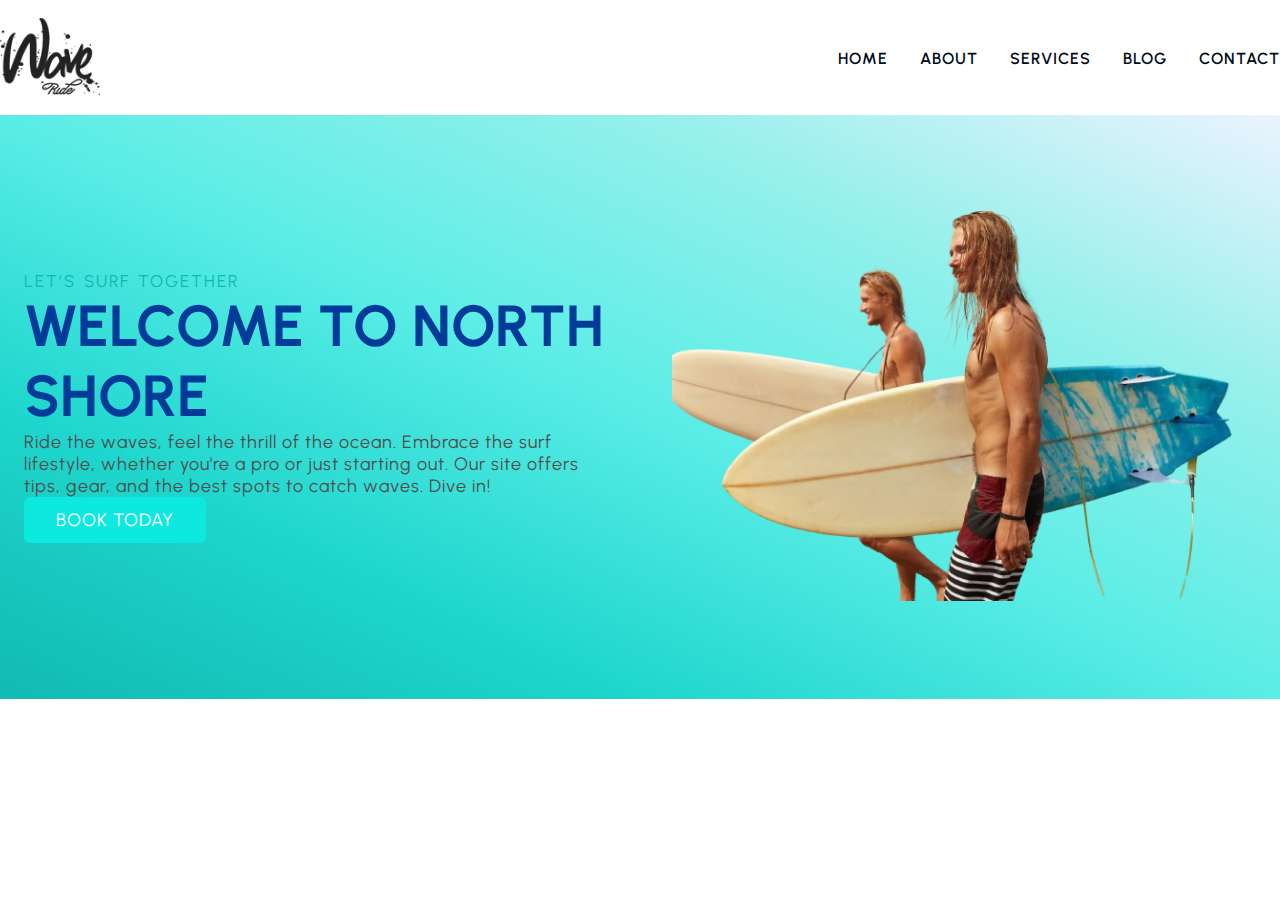
==== Index.html @ 95b44dff "working on hero section" ====
<!DOCTYPE html>
<html lang="en">

<head>
    <meta charset="UTF-8">
    <meta name="viewport" content="width=device-width, initial-scale=1.0">
    <title>Wave Ride</title>
    <link rel="stylesheet" href="./Css/style.css">
</head>

<body>

    <!-- Start section -->

    <header class="section-navbar">
        <div class="container">
            <div class="navbar-brand">
                </a href="index.html">
                <img src="./Images/wave-logo-mobile.png" alt="wave ride logo" width="100px" height="auto">
                </a>
            </div>
            <nav class="navbar">
                <ul>
                    <li class="nav-item"><a href="/" class="nav-link"> Home</a></li>
                    <li class="nav-item"><a href="/" class="nav-link"> About</a></li>
                    <li class="nav-item"><a href="/" class="nav-link"> Services</a></li>
                    <li class="nav-item"><a href="/" class="nav-link"> Blog</a></li>
                    <li class="nav-item"><a href="/" class="nav-link"> Contact</a></li>
                </ul>
            </nav>
        </div>

    </header>

    <!-- End section -->





    <!-- ========== Start Hero_Section ========== -->

    <main>

        <div class="section-hero">
            <div class="container grid grid-two--cols">
                <div class="section-hero--content">
                    <p class="hero-subheading">LET’S SURF TOGETHER

                    </p>
                    <h1 class="hero-heading">
                        WELCOME TO NORTH SHORE
                    </h1>
                    <p class="hero-para">
                        Ride the waves, feel the thrill of the ocean. Embrace the surf lifestyle, whether you're a pro
                        or
                        just starting out. Our site offers tips, gear, and the best spots to catch waves. Dive in!
                    </p>
                    <div class="hero-btn">
                        <a href="/" class="btn btn-white">BOOK TODAY</a>
                    </div>
                </div>
                <div class="section-hero--image">
                    <figure><img src="./Images/hero3.png" alt="Two people with surf board"></figure>
                </div>

            </div>


        </div>


    </main>


    <!-- ========== End Hero_Section ========== -->


</body>

</html>
---- Css/style.css ----
@import url('https://fonts.googleapis.com/css2?family=Nunito:ital,wght@0,200..1000;1,200..1000&family=Urbanist:ital,wght@0,100..900;1,100..900&display=swap');
@import url('https://fonts.googleapis.com/css2?family=Nunito:ital,wght@0,200..1000;1,200..1000&family=Poppins:ital,wght@0,300;0,400;0,500;0,600;0,700;0,800;0,900;1,300;1,400;1,500;1,600;1,700;1,800;1,900&family=Urbanist:ital,wght@0,100..900;1,100..900&display=swap');


/* base rule */

* {
    margin: 0;
    padding: 0;
    box-sizing: border-box;
}

html {
    font-size: 62.5%;
    /* 1rem = 10px */
}

h1,
h2,
h3,
h4,
h5,
h6 {
    font-family: "Poppins", sans-serif;
}


p,
li,
a {

    font-family: "Urbanist", sans-serif;
    font-size: 1.8rem;
    letter-spacing: 0.1rem;
    font-weight: 400;
    color: var(--para-color);

}

a {
    text-decoration: none;
}

li {
    list-style-type: none;
}




/* theme */
:root {
    --main-color: #0de9df;
    --supporting-color: #ebf3fe;
    --font-color: #424242;
    /* --bg-color: #ffffff; */
    --bg-color: #f7fcff;
    --heading-color: #000a19;
    --hero-heading-color: #003b99;
    --white-color: #ffffff;
    --para-color: #504e4d;
    --bnt-hover-bg-color: #0eb7af;
    --btn-box-shadow: rgba(100, 100, 111, 0.2) 0px 7px 29px 0px;
    --footer-bg-color: #040d12;
}




/* layout */

.container {
    max-width: 128rem;
    margin: 0 auto;
    padding: 9.6rem 2.4rem;
}


.grid {
    display: grid;
}

.grid-two--cols {
    grid-template-columns: repeat(2, 1fr);
}



/* module-reusable */

.btn {
    padding: 1.2rem 3.2rem;
    background-color: var(--main-color);
    display: inline-block;
    color: var(--white-color);
    border-radius: .6rem;
}





/* states */

.btn:hover {
    background-color: var(--bnt-hover-bg-color);
    cursor: pointer;
    box-shadow: var(--btn-box-shadow);
}







/* ---------navbar section------- */

.section-navbar {
    width: 100%;
    box-shadow: rgba(0, 0, 0, 0.24) 0px 3px 8px;
}

.section-navbar .container {
    display: flex;
    justify-content: space-between;
    align-items: center;
    padding: 1.8rem 0;
}

.section-navbar .navbar ul {
    display: flex;
    gap: 3.2rem;


    & li a {
        color: var(--heading-color);
        text-transform: uppercase;
        font-weight: 600;
        display: inline-block;
        font-size: 1.6rem;
        position: relative;

        &::after {
            content: "";
            position: absolute;
            bottom: -.3rem;
            left: 0;
            width: 0%;
            border-bottom: .2rem solid var(--main-color);
            transition: all linear 0.3s;
        }
    }


    & li a:hover:after {
        width: 100%;
    }
}


/* ---------End navbar section------- */


/***** Hero-Section *****/

main {
    background-image: linear-gradient(to top right,
            #12bab2,
            #1ed6cd,
            #5aede6,
            #95f0eb,
            #ebf3fe);
}


.section-hero .grid {
    align-items: center;
    gap: 6.4rem;

    & .hero-subheading{
        text-transform: uppercase;
        letter-spacing: 0.2rem;
        font-size: 1.7rem;
        word-spacing: .2rem;
        color:var(--bnt-hover-bg-color);
    }

    & .hero-heading{
        font-size: 5.8rem;
        /* line-height: 5.5rem; */
        font-family: "Urbanist", sans-serif;
        color:var(--hero-heading-color);
    }
}

.section-hero--image img {
    width: 100%;
    height: auto;
}


/***** End Hero-Section *****/
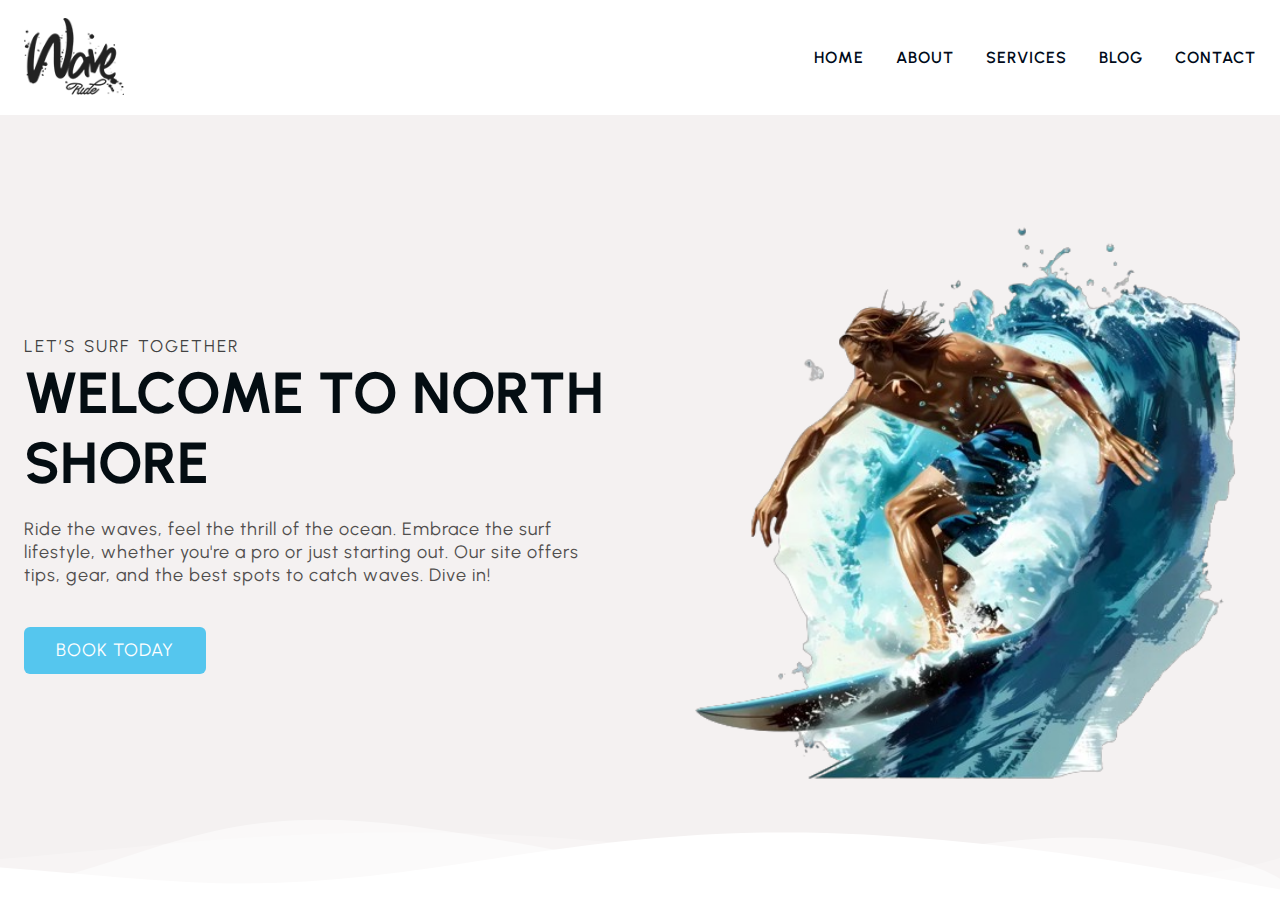
==== commit fd890702: "hero section completed" ====
--- a/Index.html
+++ b/Index.html
@@ -38,7 +38,7 @@
 
 
 
-    <!-- ========== Start Hero_Section ========== -->
+    <!-- ==================== Start Hero_Section ====================== -->
 
     <main>
 
@@ -61,7 +61,7 @@
                     </div>
                 </div>
                 <div class="section-hero--image">
-                    <figure><img src="./Images/hero3.png" alt="Two people with surf board"></figure>
+                    <figure><img src="./Images/hero5.png" alt="Two people with surf board"></figure>
                 </div>
 
             </div>
@@ -69,11 +69,23 @@
 
         </div>
 
+<!-- ========== Start waves ========== -->
+<div class="custom-shape-divider-bottom-1720021813">
+    <svg data-name="Layer 1" xmlns="http://www.w3.org/2000/svg" viewBox="0 0 1200 120" preserveAspectRatio="none">
+        <path d="M0,0V46.29c47.79,22.2,103.59,32.17,158,28,70.36-5.37,136.33-33.31,206.8-37.5C438.64,32.43,512.34,53.67,583,72.05c69.27,18,138.3,24.88,209.4,13.08,36.15-6,69.85-17.84,104.45-29.34C989.49,25,1113-14.29,1200,52.47V0Z" opacity=".25" class="shape-fill"></path>
+        <path d="M0,0V15.81C13,36.92,27.64,56.86,47.69,72.05,99.41,111.27,165,111,224.58,91.58c31.15-10.15,60.09-26.07,89.67-39.8,40.92-19,84.73-46,130.83-49.67,36.26-2.85,70.9,9.42,98.6,31.56,31.77,25.39,62.32,62,103.63,73,40.44,10.79,81.35-6.69,119.13-24.28s75.16-39,116.92-43.05c59.73-5.85,113.28,22.88,168.9,38.84,30.2,8.66,59,6.17,87.09-7.5,22.43-10.89,48-26.93,60.65-49.24V0Z" opacity=".5" class="shape-fill"></path>
+        <path d="M0,0V5.63C149.93,59,314.09,71.32,475.83,42.57c43-7.64,84.23-20.12,127.61-26.46,59-8.63,112.48,12.24,165.56,35.4C827.93,77.22,886,95.24,951.2,90c86.53-7,172.46-45.71,248.8-84.81V0Z" class="shape-fill"></path>
+    </svg>
+</div>
+<!-- ========== End waves ========== -->
+
+       
+
 
     </main>
 
 
-    <!-- ========== End Hero_Section ========== -->
+    <!-- ====================== End Hero_Section ========================== -->
 
 
 </body>
--- a/Css/style.css
+++ b/Css/style.css
@@ -34,6 +34,7 @@
     letter-spacing: 0.1rem;
     font-weight: 400;
     color: var(--para-color);
+    line-height: 2.3rem;
 
 }
 
@@ -50,7 +51,7 @@
 
 /* theme */
 :root {
-    --main-color: #0de9df;
+    --main-color: #55c6ee;
     --supporting-color: #ebf3fe;
     --font-color: #424242;
     /* --bg-color: #ffffff; */
@@ -59,7 +60,7 @@
     --hero-heading-color: #003b99;
     --white-color: #ffffff;
     --para-color: #504e4d;
-    --bnt-hover-bg-color: #0eb7af;
+    --bnt-hover-bg-color: #47acd1;
     --btn-box-shadow: rgba(100, 100, 111, 0.2) 0px 7px 29px 0px;
     --footer-bg-color: #040d12;
 }
@@ -114,6 +115,14 @@
 
 
 
+
+
+
+
+
+
+
+
 /* ---------navbar section------- */
 
 .section-navbar {
@@ -125,7 +134,7 @@
     display: flex;
     justify-content: space-between;
     align-items: center;
-    padding: 1.8rem 0;
+    padding: 1.8rem 2.4rem;
 }
 
 .section-navbar .navbar ul {
@@ -162,15 +171,22 @@
 /* ---------End navbar section------- */
 
 
+
+
+
+
+
 /***** Hero-Section *****/
 
 main {
     background-image: linear-gradient(to top right,
-            #12bab2,
-            #1ed6cd,
-            #5aede6,
-            #95f0eb,
-            #ebf3fe);
+            #f4f1f1,
+            #f4f1f1,
+            #f4f1f1,
+            #f4f1f1,
+            #f4f1f1);
+
+            position: relative;
 }
 
 
@@ -178,19 +194,25 @@
     align-items: center;
     gap: 6.4rem;
 
-    & .hero-subheading{
+    & .hero-subheading {
         text-transform: uppercase;
         letter-spacing: 0.2rem;
         font-size: 1.7rem;
         word-spacing: .2rem;
-        color:var(--bnt-hover-bg-color);
-    }
-
-    & .hero-heading{
+        color: var(--font-color);
+    }
+
+    & .hero-heading {
         font-size: 5.8rem;
         /* line-height: 5.5rem; */
         font-family: "Urbanist", sans-serif;
-        color:var(--hero-heading-color);
+        color: var(--footer-bg-color);
+        font-weight: 700;
+    }
+
+    & .hero-para {
+        color: var(--para-color);
+        margin: 2rem 0 4rem 0;
     }
 }
 
@@ -199,5 +221,32 @@
     height: auto;
 }
 
+/***** waves *****/ 
+
+.custom-shape-divider-bottom-1720021813 {
+    position: absolute;
+    bottom: 0;
+    left: 0;
+    width: 100%;
+    overflow: hidden;
+    line-height: 0;
+    transform: rotate(180deg);
+}
+
+.custom-shape-divider-bottom-1720021813 svg {
+    position: relative;
+    display: block;
+    width: calc(171% + 1.3px);
+    height: 80px;
+    transform: rotateY(180deg);
+}
+
+.custom-shape-divider-bottom-1720021813 .shape-fill {
+    fill: #FFFFFF;
+}
+/***** End waves *****/
+
+
+
 
 /***** End Hero-Section *****/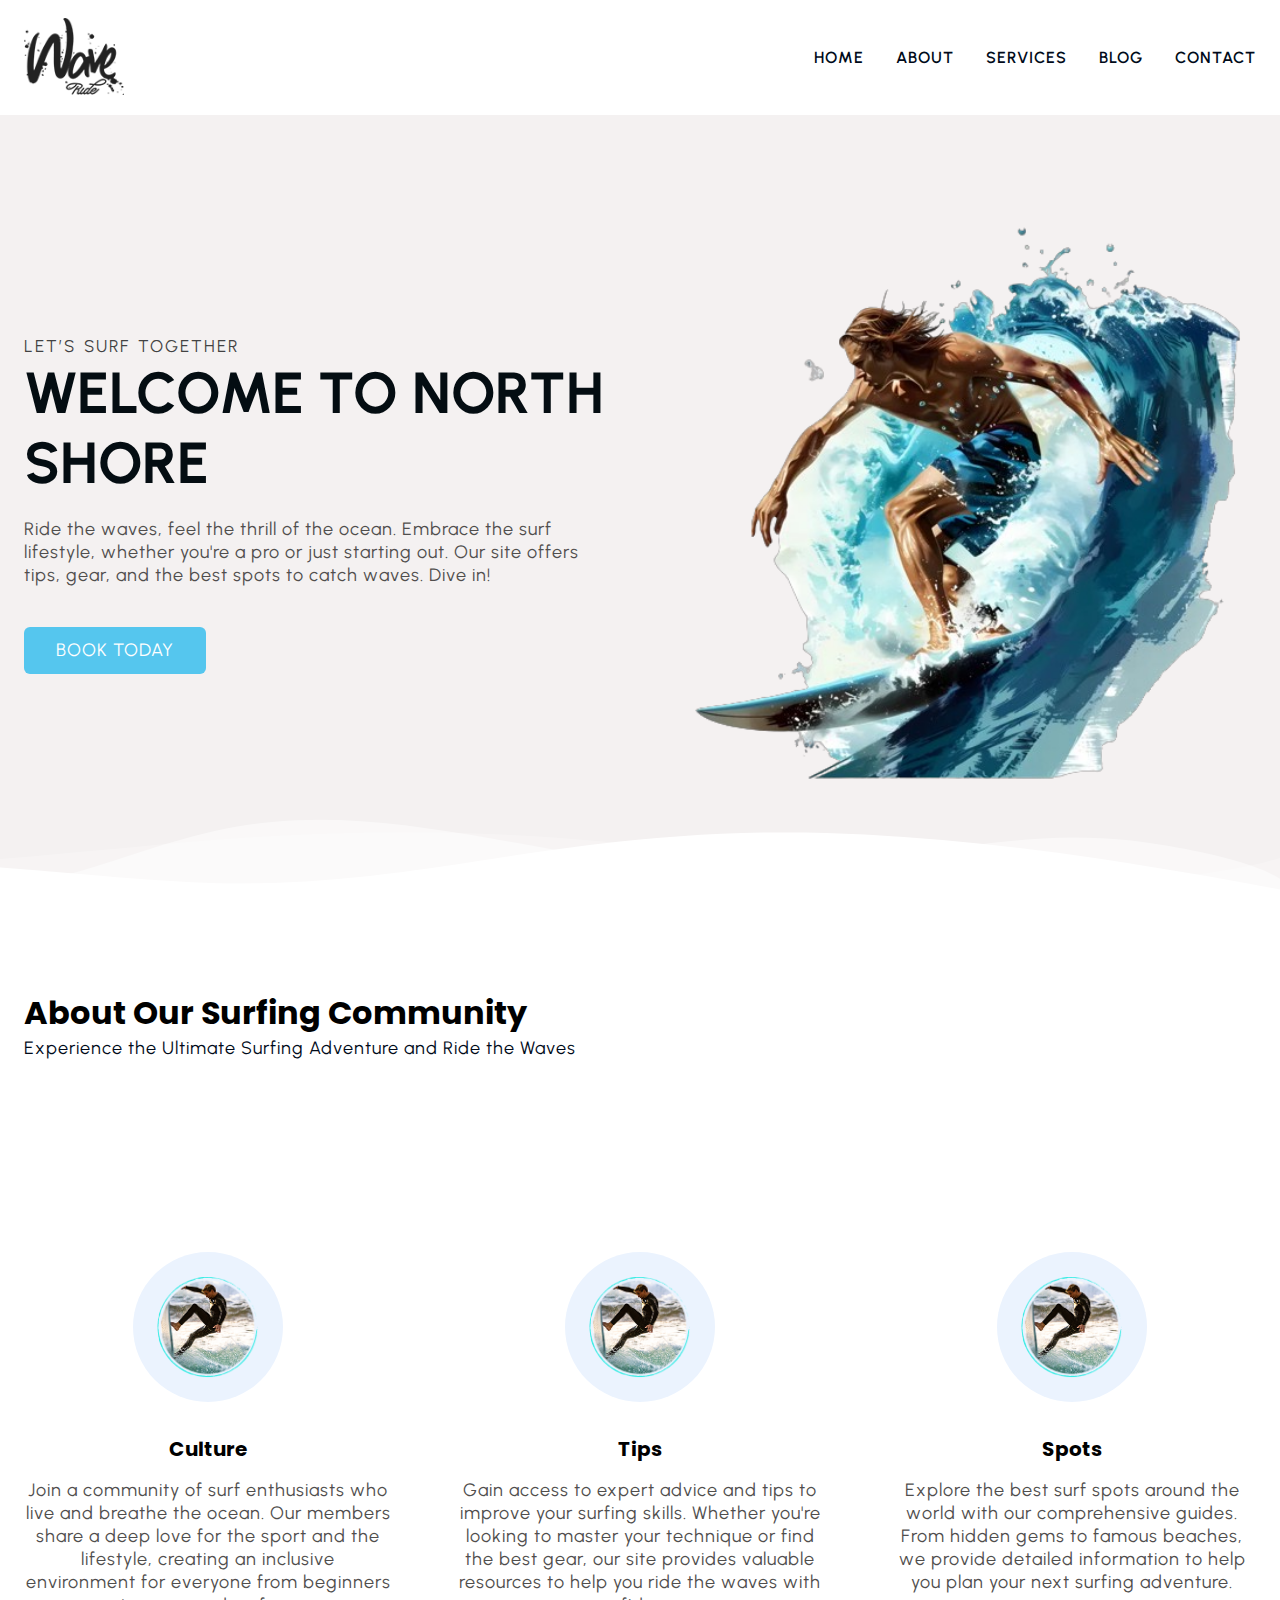
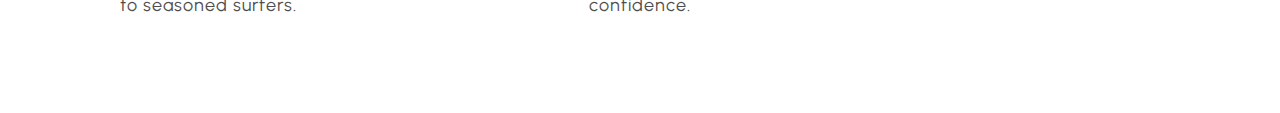
==== commit a946fb06: "about section completed" ====
--- a/Index.html
+++ b/Index.html
@@ -69,23 +69,81 @@
 
         </div>
 
-<!-- ========== Start waves ========== -->
-<div class="custom-shape-divider-bottom-1720021813">
-    <svg data-name="Layer 1" xmlns="http://www.w3.org/2000/svg" viewBox="0 0 1200 120" preserveAspectRatio="none">
-        <path d="M0,0V46.29c47.79,22.2,103.59,32.17,158,28,70.36-5.37,136.33-33.31,206.8-37.5C438.64,32.43,512.34,53.67,583,72.05c69.27,18,138.3,24.88,209.4,13.08,36.15-6,69.85-17.84,104.45-29.34C989.49,25,1113-14.29,1200,52.47V0Z" opacity=".25" class="shape-fill"></path>
-        <path d="M0,0V15.81C13,36.92,27.64,56.86,47.69,72.05,99.41,111.27,165,111,224.58,91.58c31.15-10.15,60.09-26.07,89.67-39.8,40.92-19,84.73-46,130.83-49.67,36.26-2.85,70.9,9.42,98.6,31.56,31.77,25.39,62.32,62,103.63,73,40.44,10.79,81.35-6.69,119.13-24.28s75.16-39,116.92-43.05c59.73-5.85,113.28,22.88,168.9,38.84,30.2,8.66,59,6.17,87.09-7.5,22.43-10.89,48-26.93,60.65-49.24V0Z" opacity=".5" class="shape-fill"></path>
-        <path d="M0,0V5.63C149.93,59,314.09,71.32,475.83,42.57c43-7.64,84.23-20.12,127.61-26.46,59-8.63,112.48,12.24,165.56,35.4C827.93,77.22,886,95.24,951.2,90c86.53-7,172.46-45.71,248.8-84.81V0Z" class="shape-fill"></path>
-    </svg>
-</div>
-<!-- ========== End waves ========== -->
+        <!-- ========== Start waves ========== -->
+        <div class="custom-shape-divider-bottom-1720021813">
+            <svg data-name="Layer 1" xmlns="http://www.w3.org/2000/svg" viewBox="0 0 1200 120"
+                preserveAspectRatio="none">
+                <path
+                    d="M0,0V46.29c47.79,22.2,103.59,32.17,158,28,70.36-5.37,136.33-33.31,206.8-37.5C438.64,32.43,512.34,53.67,583,72.05c69.27,18,138.3,24.88,209.4,13.08,36.15-6,69.85-17.84,104.45-29.34C989.49,25,1113-14.29,1200,52.47V0Z"
+                    opacity=".25" class="shape-fill"></path>
+                <path
+                    d="M0,0V15.81C13,36.92,27.64,56.86,47.69,72.05,99.41,111.27,165,111,224.58,91.58c31.15-10.15,60.09-26.07,89.67-39.8,40.92-19,84.73-46,130.83-49.67,36.26-2.85,70.9,9.42,98.6,31.56,31.77,25.39,62.32,62,103.63,73,40.44,10.79,81.35-6.69,119.13-24.28s75.16-39,116.92-43.05c59.73-5.85,113.28,22.88,168.9,38.84,30.2,8.66,59,6.17,87.09-7.5,22.43-10.89,48-26.93,60.65-49.24V0Z"
+                    opacity=".5" class="shape-fill"></path>
+                <path
+                    d="M0,0V5.63C149.93,59,314.09,71.32,475.83,42.57c43-7.64,84.23-20.12,127.61-26.46,59-8.63,112.48,12.24,165.56,35.4C827.93,77.22,886,95.24,951.2,90c86.53-7,172.46-45.71,248.8-84.81V0Z"
+                    class="shape-fill"></path>
+            </svg>
+        </div>
+        <!-- ========== End waves ========== -->
 
-       
+
 
 
     </main>
+    <!-- ====================== End Hero_Section ========================== -->
 
 
-    <!-- ====================== End Hero_Section ========================== -->
+
+
+
+
+    <!-- ========== Start About Section ========== -->
+
+    <section class="section-about">
+        <div class="container">
+            <h2 class="section-common-heading">
+                About Our Surfing Community
+            </h2>
+            <p class="section-common-subheading">
+                Experience the Ultimate Surfing Adventure and Ride the Waves
+            </p>
+
+
+        </div>
+
+        <div class="container grid grid-three--cols">
+            <div class="about-div">
+                <div class="icon"><img src="./Images/h1-img-process-3.png" alt=""></div>
+                <h3 class="section-common--title">Culture</h3>
+                <p>Join a community of surf enthusiasts who live and breathe the ocean. Our members share a deep love
+                    for the sport and the lifestyle, creating an inclusive environment for everyone from beginners to
+                    seasoned surfers.</p>
+            </div>
+
+
+            <div class="about-div">
+                <div class="icon"><img src="./Images/h1-img-process-3.png" alt=""></div>
+                <h3 class="section-common--title">Tips</h3>
+                <p>Gain access to expert advice and tips to improve your surfing skills. Whether you're looking to
+                    master your technique or find the best gear, our site provides valuable resources to help you ride
+                    the waves with confidence.</p>
+            </div>
+
+
+            <div class="about-div">
+                <div class="icon"><img src="./Images/h1-img-process-3.png" alt=""></div>
+                <h3 class="section-common--title">Spots</h3>
+                <p>Explore the best surf spots around the world with our comprehensive guides. From hidden gems to
+                    famous beaches, we provide detailed information to help you plan your next surfing adventure.</p>
+            </div>
+
+        </div>
+
+
+    </section>
+
+    <!-- ========== End About Section ========== -->
+
 
 
 </body>
--- a/Css/style.css
+++ b/Css/style.css
@@ -85,6 +85,10 @@
     grid-template-columns: repeat(2, 1fr);
 }
 
+.grid-three--cols {
+    grid-template-columns: repeat(3, 1fr);
+}
+
 
 
 /* module-reusable */
@@ -98,7 +102,20 @@
 }
 
 
-
+.section-common-heading {
+    font-size: 3.2rem;
+    font-weight: 700;
+    text-transform: capitalize;
+}
+
+.section-common-subheading {
+    color: var(--heading-color);
+}
+
+.section-common--title{
+    font-size: 2rem;
+    margin:3rem 0 1.5rem 0;
+}
 
 
 /* states */
@@ -186,7 +203,7 @@
             #f4f1f1,
             #f4f1f1);
 
-            position: relative;
+    position: relative;
 }
 
 
@@ -221,7 +238,7 @@
     height: auto;
 }
 
-/***** waves *****/ 
+/***** waves *****/
 
 .custom-shape-divider-bottom-1720021813 {
     position: absolute;
@@ -244,9 +261,48 @@
 .custom-shape-divider-bottom-1720021813 .shape-fill {
     fill: #FFFFFF;
 }
+
 /***** End waves *****/
 
 
 
 
-/***** End Hero-Section *****/+/***** End Hero-Section *****/
+
+
+
+
+
+/***** About Section *****/  
+
+
+.section-about .about-div{
+    text-align: center;
+}
+
+.section-about .grid{
+    gap:6.4rem;
+}
+
+.section-about img{
+    padding: 2.4rem;
+    background-color: var(--supporting-color);
+    width:15rem;
+    height: auto;
+    border-radius: 50%;
+    transition: all linear 0.3s;
+}
+
+.about-div .icon > img:hover{
+    rotate: 360deg;
+}
+
+
+
+
+
+
+
+
+
+/***** End About Section *****/
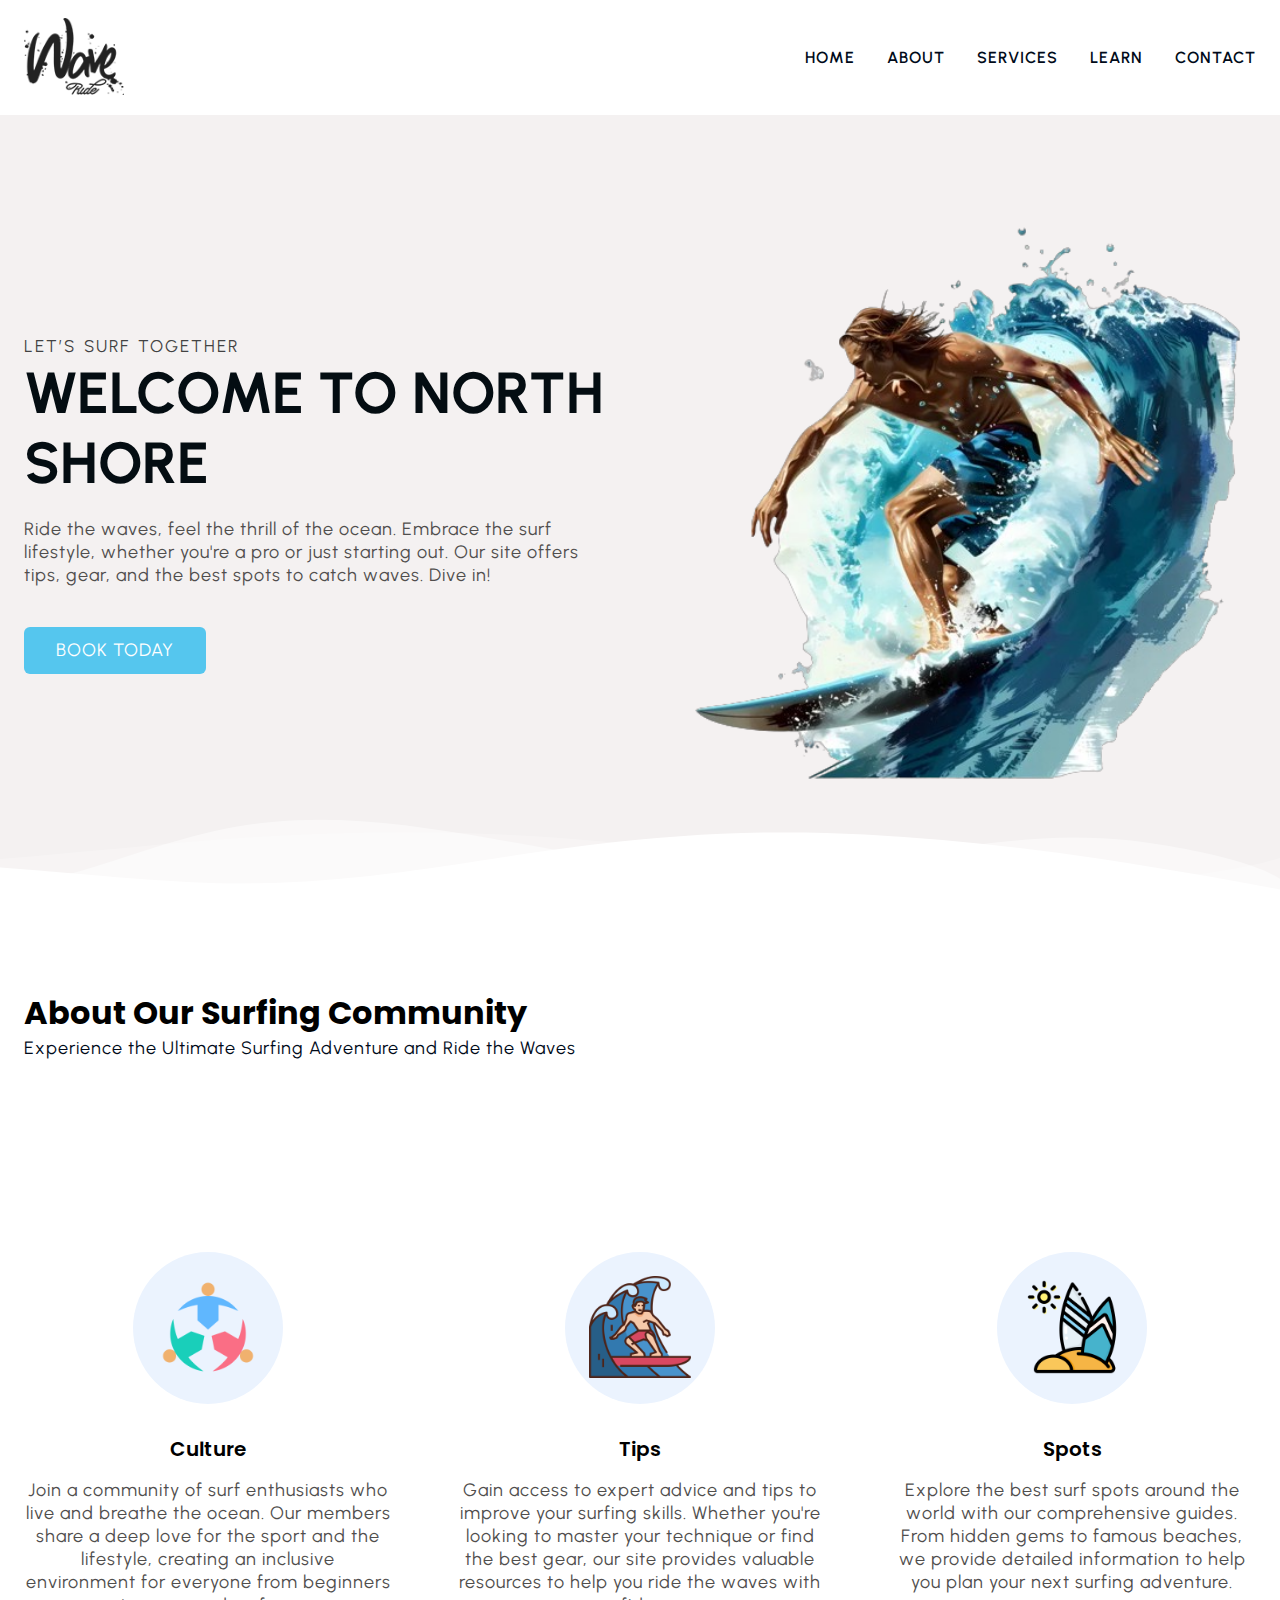
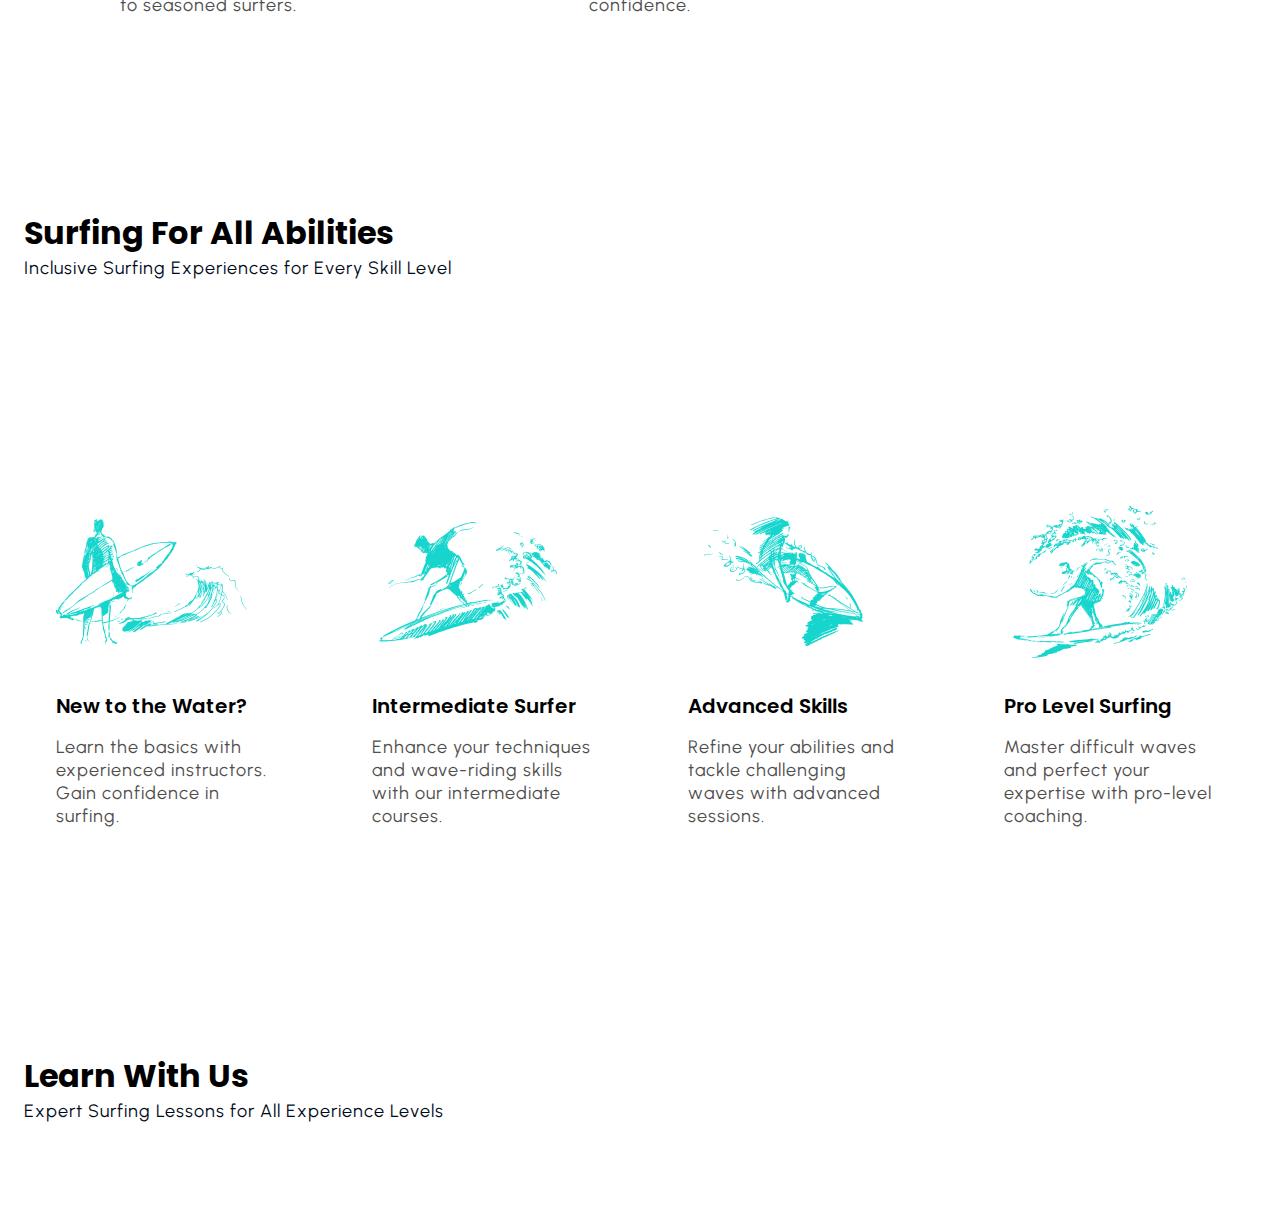
==== commit f4cd950f: "services section done" ====
--- a/Index.html
+++ b/Index.html
@@ -24,7 +24,7 @@
                     <li class="nav-item"><a href="/" class="nav-link"> Home</a></li>
                     <li class="nav-item"><a href="/" class="nav-link"> About</a></li>
                     <li class="nav-item"><a href="/" class="nav-link"> Services</a></li>
-                    <li class="nav-item"><a href="/" class="nav-link"> Blog</a></li>
+                    <li class="nav-item"><a href="/" class="nav-link"> Learn</a></li>
                     <li class="nav-item"><a href="/" class="nav-link"> Contact</a></li>
                 </ul>
             </nav>
@@ -113,7 +113,7 @@
 
         <div class="container grid grid-three--cols">
             <div class="about-div">
-                <div class="icon"><img src="./Images/h1-img-process-3.png" alt=""></div>
+                <div class="icon"><img src="./Images/about_Section/community.png" alt=""></div>
                 <h3 class="section-common--title">Culture</h3>
                 <p>Join a community of surf enthusiasts who live and breathe the ocean. Our members share a deep love
                     for the sport and the lifestyle, creating an inclusive environment for everyone from beginners to
@@ -122,7 +122,7 @@
 
 
             <div class="about-div">
-                <div class="icon"><img src="./Images/h1-img-process-3.png" alt=""></div>
+                <div class="icon"><img src="./Images/about_Section/surfing.png" alt=""></div>
                 <h3 class="section-common--title">Tips</h3>
                 <p>Gain access to expert advice and tips to improve your surfing skills. Whether you're looking to
                     master your technique or find the best gear, our site provides valuable resources to help you ride
@@ -131,7 +131,7 @@
 
 
             <div class="about-div">
-                <div class="icon"><img src="./Images/h1-img-process-3.png" alt=""></div>
+                <div class="icon"><img src="./Images/about_Section/spots.png" alt=""></div>
                 <h3 class="section-common--title">Spots</h3>
                 <p>Explore the best surf spots around the world with our comprehensive guides. From hidden gems to
                     famous beaches, we provide detailed information to help you plan your next surfing adventure.</p>
@@ -146,6 +146,86 @@
 
 
 
+
+
+    <!-- ========== Start Services Section ========== -->
+
+
+    <section class="section-services">
+        <div class="container">
+            <h2 class="section-common-heading">
+                Surfing for All Abilities
+            </h2>
+            <p class="section-common-subheading">
+                Inclusive Surfing Experiences for Every Skill Level
+            </p>
+        </div>
+
+        <div class="container grid grid-four--cols">
+            <div class="service-div">
+                <div class="service-icon"><img src="./Images/services/1.png" alt=""></div>
+                <h3 class="section-common--title">New to the Water?
+                </h3>
+                <p>Learn the basics with experienced instructors. Gain confidence in surfing.
+                </p>
+            </div>
+
+
+
+            <div class="service-div">
+                <div class="service-icon"><img src="./Images/services/2.png" alt=""></div>
+                <h3 class="section-common--title">Intermediate Surfer
+                </h3>
+                <p>Enhance your techniques and wave-riding skills with our intermediate courses.
+                </p>
+            </div>
+
+
+            <div class="service-div">
+                <div class="service-icon"><img src="./Images/services/3.png" alt=""></div>
+                <h3 class="section-common--title">Advanced Skills
+
+                </h3>
+                <p>Refine your abilities and tackle challenging waves with advanced sessions.
+                </p>
+            </div>
+
+            <div class="service-div">
+                <div class="service-icon"><img src="./Images/services/4.png" alt=""></div>
+                <h3 class="section-common--title">Pro Level Surfing
+                </h3>
+                <p>Master difficult waves and perfect your expertise with pro-level coaching.
+                </p>
+            </div>
+
+
+
+        </div>
+    </section>
+
+
+
+    <!-- ========== End Services Section ========== -->
+
+    <!-- ========== Start Section ========== -->
+
+    <section class="section-learn">
+        <div class="container">
+            <h2 class="section-common-heading">
+                Learn With Us
+
+            </h2>
+            <p class="section-common-subheading">
+                Expert Surfing Lessons for All Experience Levels
+            </p>
+        </div>
+
+    </section>
+
+
+
+    <!-- ========== End Section ========== -->
+
 </body>
 
 </html>--- a/Css/style.css
+++ b/Css/style.css
@@ -89,6 +89,10 @@
     grid-template-columns: repeat(3, 1fr);
 }
 
+.grid-four--cols {
+    grid-template-columns: repeat(4, 1fr);
+}
+
 
 
 /* module-reusable */
@@ -115,6 +119,7 @@
 .section-common--title{
     font-size: 2rem;
     margin:3rem 0 1.5rem 0;
+    font-weight: 600;
 }
 
 
@@ -275,7 +280,6 @@
 
 /***** About Section *****/  
 
-
 .section-about .about-div{
     text-align: center;
 }
@@ -284,12 +288,19 @@
     gap:6.4rem;
 }
 
-.section-about img{
-    padding: 2.4rem;
+.section-about .icon{
     background-color: var(--supporting-color);
     width:15rem;
     height: auto;
     border-radius: 50%;
+    margin:0 auto;
+
+}
+
+.section-about img{
+    padding: 2.4rem;
+    width:15rem;
+    height: auto;
     transition: all linear 0.3s;
 }
 
@@ -297,12 +308,29 @@
     rotate: 360deg;
 }
 
-
-
-
-
-
-
-
-
 /***** End About Section *****/
+
+
+
+
+
+
+/***** services Section *****/
+.section-services .service-div{
+    /* text-align: center; */
+    padding: 3.2rem;
+    transition: box-shadow linear .3s;
+    border-radius: 10px;
+}
+
+
+.section-services .grid{
+    gap:3.2rem;
+}
+
+
+.section-services .service-div:hover{
+    box-shadow: var(--btn-box-shadow)
+}
+
+/***** End services Section *****/
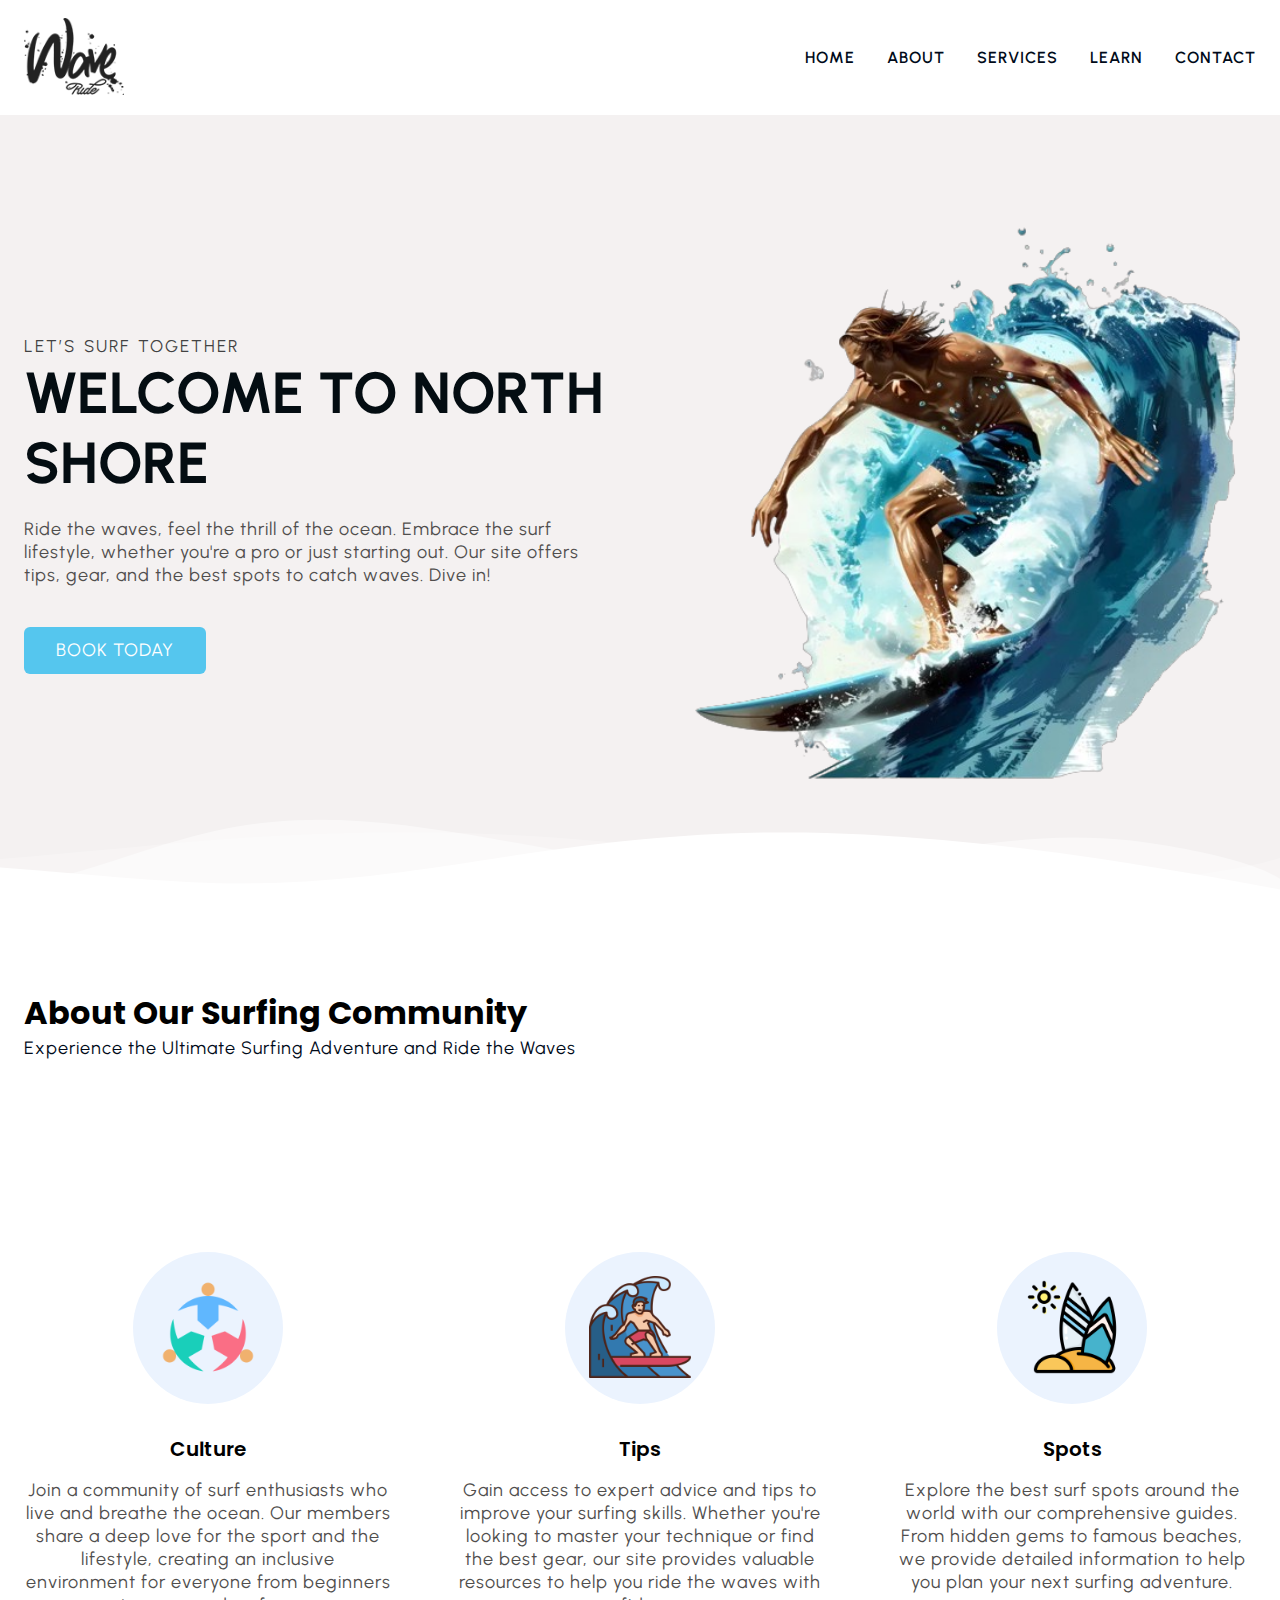
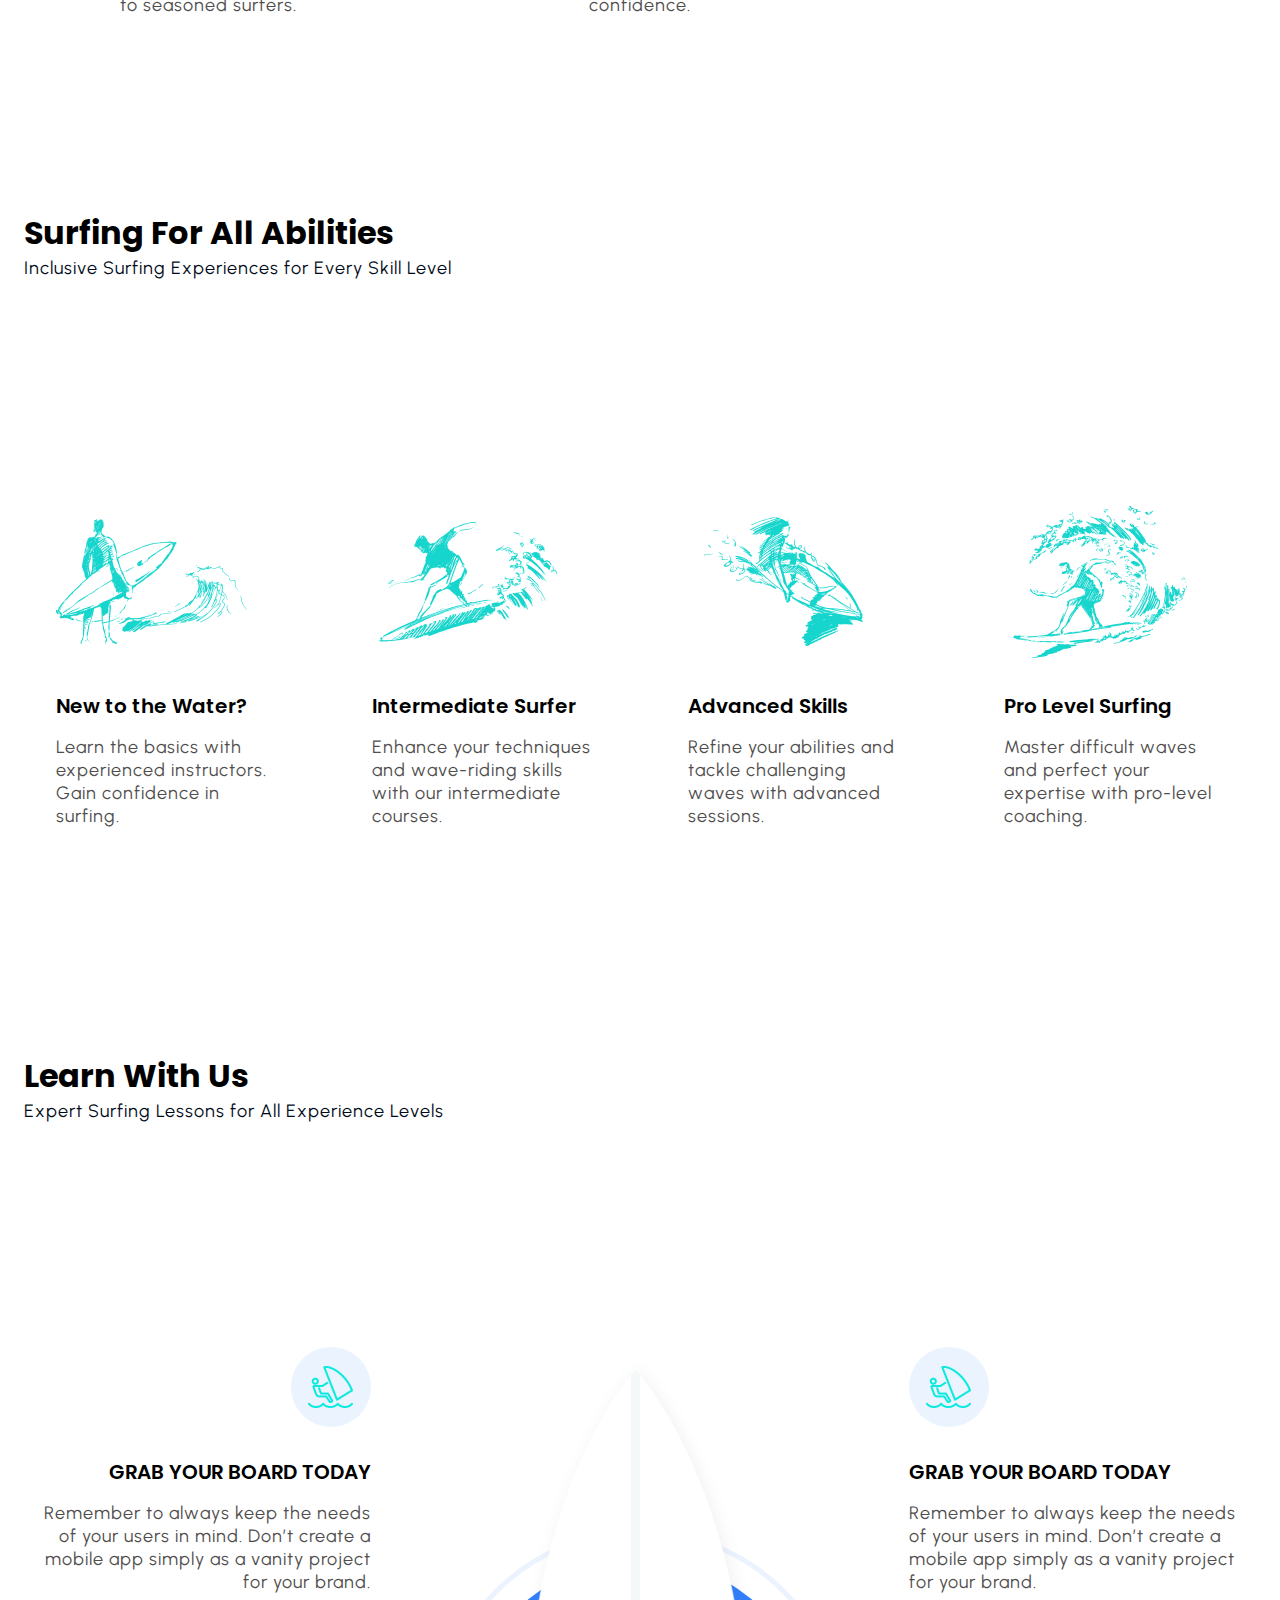
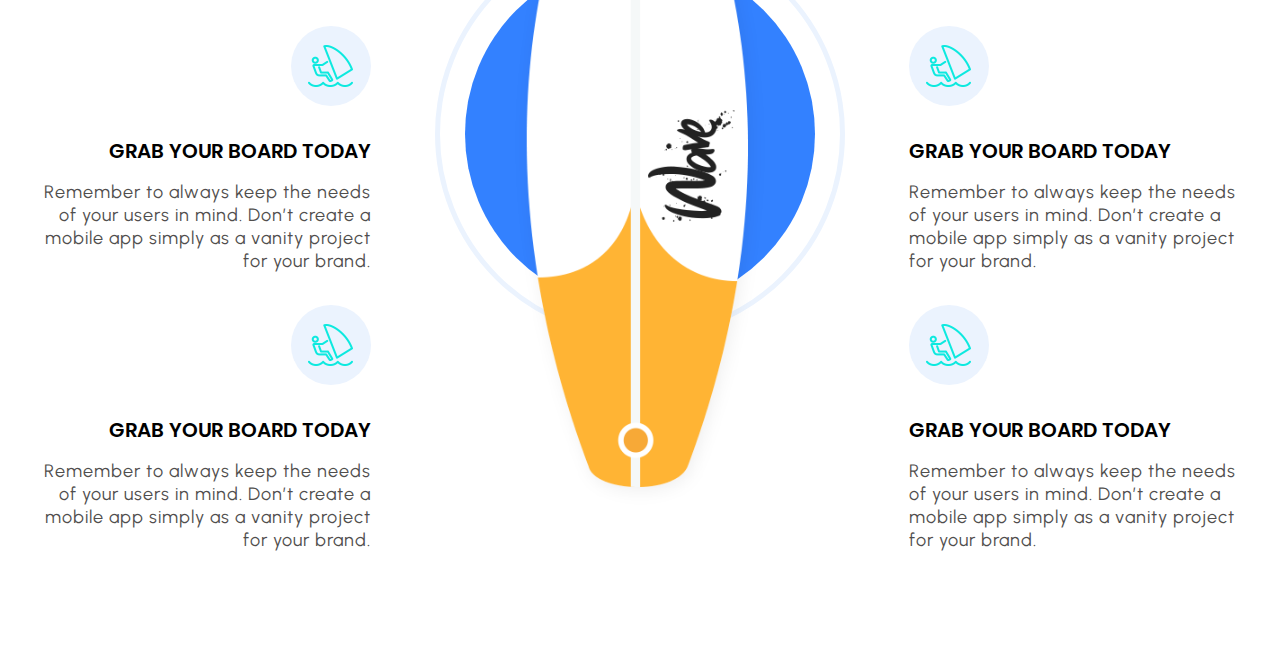
==== commit 8ef0a522: "Learn section done" ====
--- a/Index.html
+++ b/Index.html
@@ -39,7 +39,6 @@
 
 
     <!-- ==================== Start Hero_Section ====================== -->
-
     <main>
 
         <div class="section-hero">
@@ -149,8 +148,6 @@
 
 
     <!-- ========== Start Services Section ========== -->
-
-
     <section class="section-services">
         <div class="container">
             <h2 class="section-common-heading">
@@ -202,29 +199,110 @@
 
         </div>
     </section>
-
-
-
     <!-- ========== End Services Section ========== -->
 
-    <!-- ========== Start Section ========== -->
+
+
+
+
+    <!-- ========== Start Learn Section ========== -->
 
     <section class="section-learn">
         <div class="container">
             <h2 class="section-common-heading">
                 Learn With Us
-
             </h2>
             <p class="section-common-subheading">
                 Expert Surfing Lessons for All Experience Levels
             </p>
         </div>
 
+        <div class="container grid grid-three--cols">
+
+            <div class="learn-left--div text-align-right">
+                <div class="learn-div">
+                    <div class="learn-icon"><img src="./Images/Learn_section/1.png" alt=""></div>
+                    <h3 class="section-common--title">GRAB YOUR BOARD TODAY
+                    </h3>
+                    <p>Remember to always keep the needs of your users in mind. Don’t create a mobile app simply as a
+                        vanity project for your brand.
+                    </p>
+                </div>
+
+                <div class="learn-div">
+                    <div class="learn-icon"><img src="./Images/Learn_section/1.png" alt=""></div>
+                    <h3 class="section-common--title">GRAB YOUR BOARD TODAY
+                    </h3>
+                    <p>Remember to always keep the needs of your users in mind. Don’t create a mobile app simply as a
+                        vanity project for your brand.
+                    </p>
+                </div>
+
+                <div class="learn-div">
+                    <div class="learn-icon"><img src="./Images/Learn_section/1.png" alt=""></div>
+                    <h3 class="section-common--title">GRAB YOUR BOARD TODAY
+                    </h3>
+                    <p>Remember to always keep the needs of your users in mind. Don’t create a mobile app simply as a
+                        vanity project for your brand.
+                    </p>
+                </div>
+            </div>
+
+            <!-- !center part of the image -->
+
+            <div class="learn-center--div">
+                <figure>
+                    <img src="Images/Learn_section/learn_main.png" alt="">
+                </figure>
+            </div>
+
+            <!-- !Right side of the content -->
+
+            <div class="learn-right--div text-align-left">
+                <div class="learn-div">
+                    <div class="learn-icon"><img src="./Images/Learn_section/1.png" alt=""></div>
+                    <h3 class="section-common--title">GRAB YOUR BOARD TODAY
+                    </h3>
+                    <p>Remember to always keep the needs of your users in mind. Don’t create a mobile app simply as a
+                        vanity project for your brand.
+                    </p>
+                </div>
+
+                <div class="learn-div">
+                    <div class="learn-icon"><img src="./Images/Learn_section/1.png" alt=""></div>
+                    <h3 class="section-common--title">GRAB YOUR BOARD TODAY
+                    </h3>
+                    <p>Remember to always keep the needs of your users in mind. Don’t create a mobile app simply as a
+                        vanity project for your brand.
+                    </p>
+                </div>
+
+                <div class="learn-div">
+                    <div class="learn-icon"><img src="./Images/Learn_section/1.png" alt=""></div>
+                    <h3 class="section-common--title">GRAB YOUR BOARD TODAY
+                    </h3>
+                    <p>Remember to always keep the needs of your users in mind. Don’t create a mobile app simply as a
+                        vanity project for your brand.
+                    </p>
+                </div>
+            </div>
+
+
+
+
+
+
+
+
+
+
+        </div>
+
     </section>
 
 
 
-    <!-- ========== End Section ========== -->
+    <!-- ========== End Learn Section ========== -->
 
 </body>
 
--- a/Css/style.css
+++ b/Css/style.css
@@ -116,9 +116,9 @@
     color: var(--heading-color);
 }
 
-.section-common--title{
+.section-common--title {
     font-size: 2rem;
-    margin:3rem 0 1.5rem 0;
+    margin: 3rem 0 1.5rem 0;
     font-weight: 600;
 }
 
@@ -278,33 +278,33 @@
 
 
 
-/***** About Section *****/  
-
-.section-about .about-div{
+/***** About Section *****/
+
+.section-about .about-div {
     text-align: center;
 }
 
-.section-about .grid{
-    gap:6.4rem;
-}
-
-.section-about .icon{
+.section-about .grid {
+    gap: 6.4rem;
+}
+
+.section-about .icon {
     background-color: var(--supporting-color);
-    width:15rem;
+    width: 15rem;
     height: auto;
     border-radius: 50%;
-    margin:0 auto;
-
-}
-
-.section-about img{
+    margin: 0 auto;
+
+}
+
+.section-about img {
     padding: 2.4rem;
-    width:15rem;
+    width: 15rem;
     height: auto;
     transition: all linear 0.3s;
 }
 
-.about-div .icon > img:hover{
+.about-div .icon>img:hover {
     rotate: 360deg;
 }
 
@@ -316,7 +316,7 @@
 
 
 /***** services Section *****/
-.section-services .service-div{
+.section-services .service-div {
     /* text-align: center; */
     padding: 3.2rem;
     transition: box-shadow linear .3s;
@@ -324,13 +324,112 @@
 }
 
 
-.section-services .grid{
-    gap:3.2rem;
-}
-
-
-.section-services .service-div:hover{
+.section-services .grid {
+    gap: 3.2rem;
+}
+
+
+.section-services .service-div:hover {
     box-shadow: var(--btn-box-shadow)
 }
 
 /***** End services Section *****/
+
+
+
+
+
+
+/***** Learn Section *****/
+
+.section-learn .grid {
+
+    gap: 9.6rem;
+}
+
+.learn-left--div {}
+
+.learn-div {
+    margin-top: 3.2rem;
+}
+
+.section-learn .text-align-right .learn-div {
+    display: flex;
+    flex-direction: column;
+    justify-content: start;
+    align-items: end;
+    text-align: right;
+}
+
+.learn-icon {
+    width: 8rem;
+    aspect-ratio: 1;
+    background-color: var(--supporting-color);
+    display: grid;
+    place-items: center;
+    border-radius: 50%;
+}
+
+.learn-center--div,
+.learn-center--div figure {
+    display: flex;
+    justify-content: center;
+    align-items: center;
+}
+
+.learn-center--div figure {
+    position: relative;
+}
+
+.learn-center--div figure img {}
+
+.learn-center--div figure::before,
+.learn-center--div figure::after {
+    position: absolute;
+    content: "";
+    width: 35rem;
+    height: 35rem;
+    border-radius: 50%;
+    /* z-index: 0; */
+    background-color: #3381ff;
+    z-index: -1;
+   
+}
+
+.learn-center--div figure::after {
+    z-index: -2;
+    width: 40rem;
+    height: 40rem;
+    background: transparent;
+    border: 0.5rem solid var(--supporting-color);
+}
+
+.learn-center--div figure::before{
+    animation:circle 5s linear infinite;
+}
+
+.learn-center--div img {
+    width: 90%;
+    height: auto;
+}
+
+@keyframes circle{
+        0% {
+          background-color: #b3d0ff;
+        }
+        25% {
+          background-color: #80b1ff;
+        }
+        50% {
+          background-color: #4d91ff;
+        }
+        75% {
+          background-color: #99c0ff;
+        }
+        100% {
+          background-color: #3381ff;
+        }
+      
+}
+
+/***** End Learn Section *****/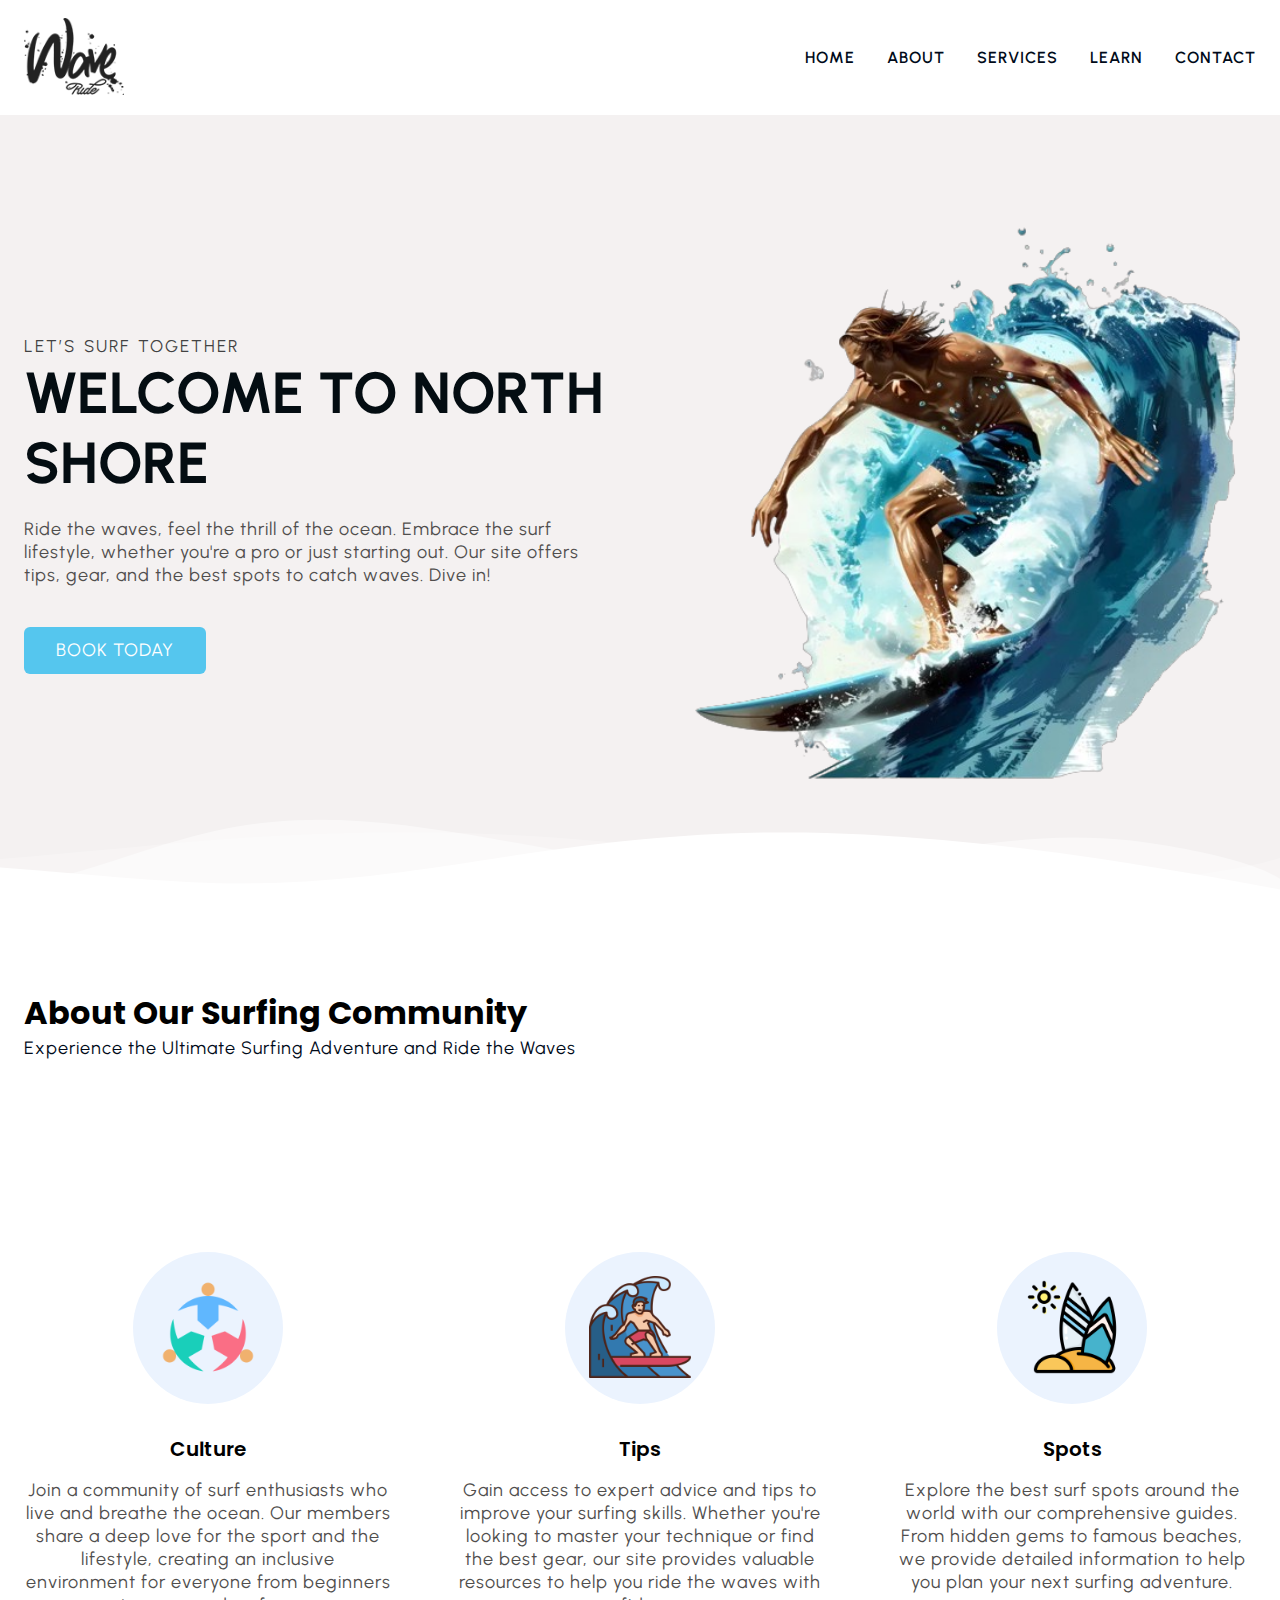
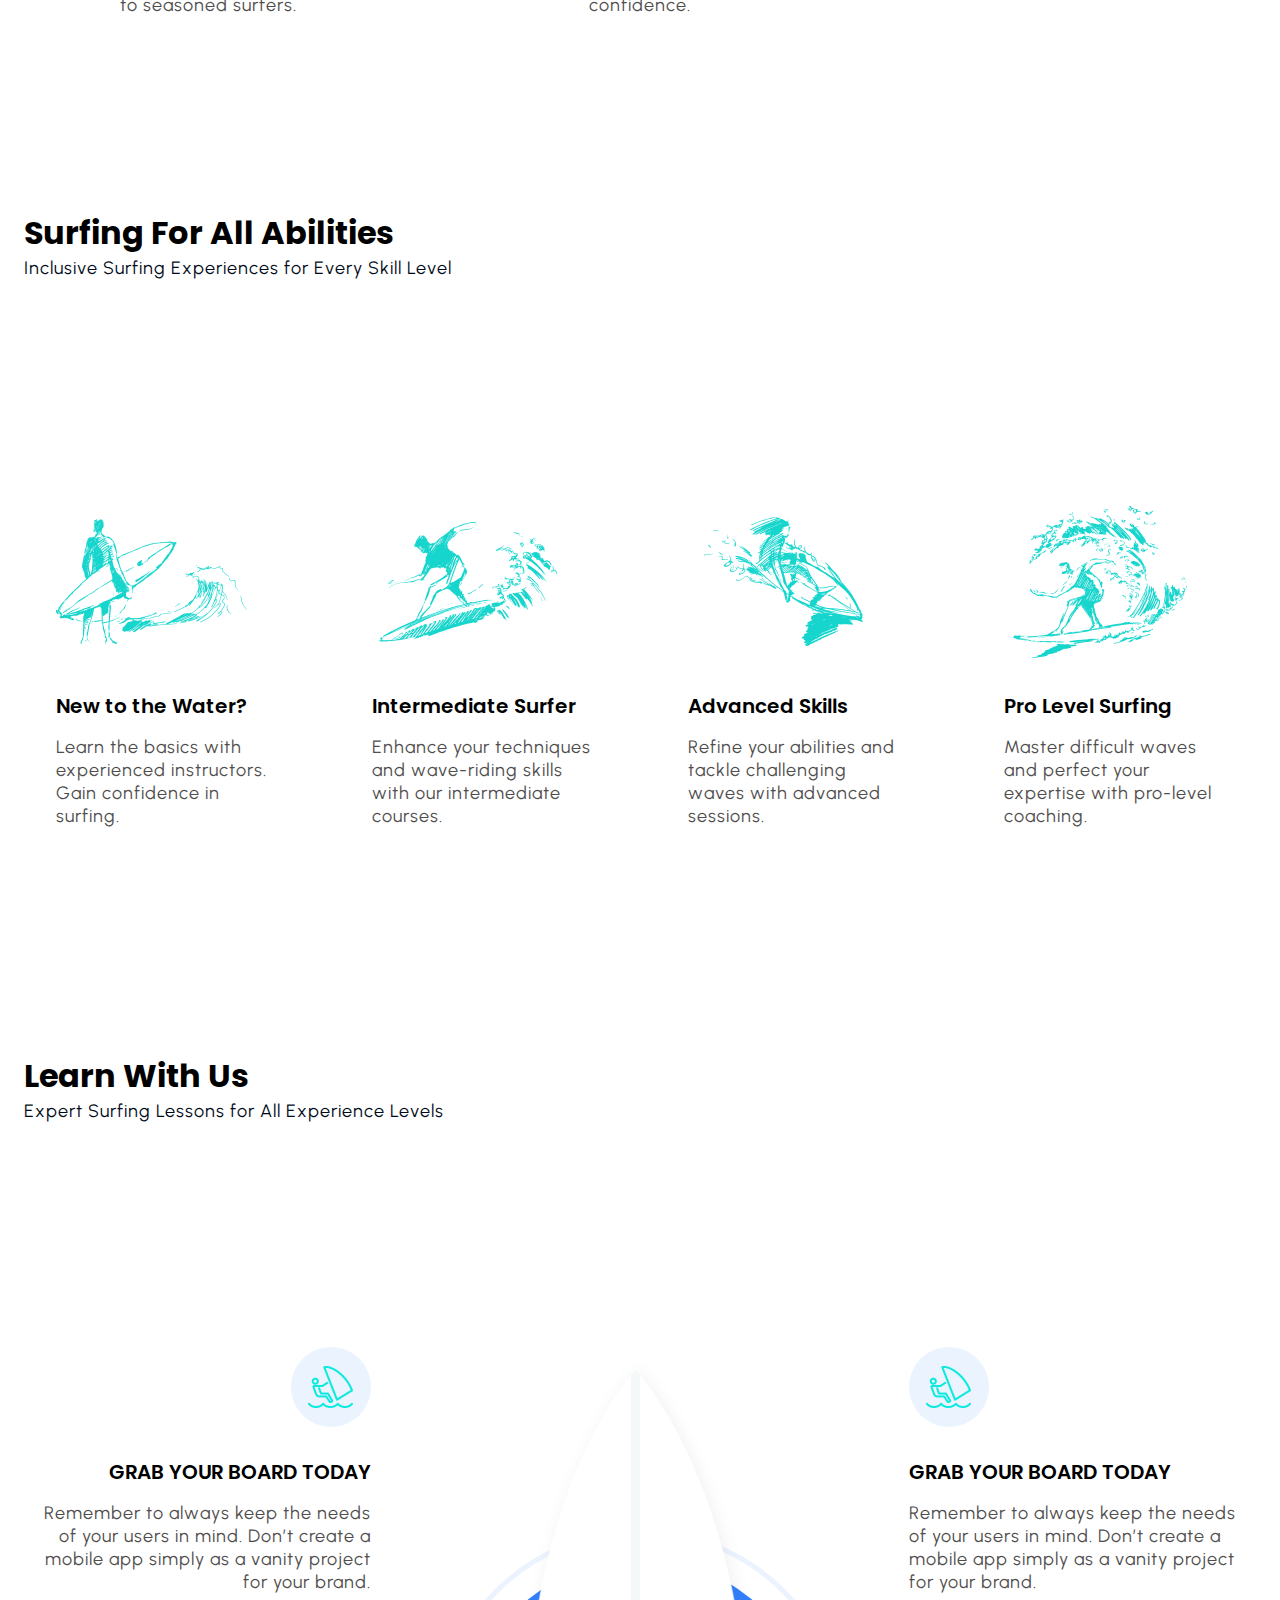
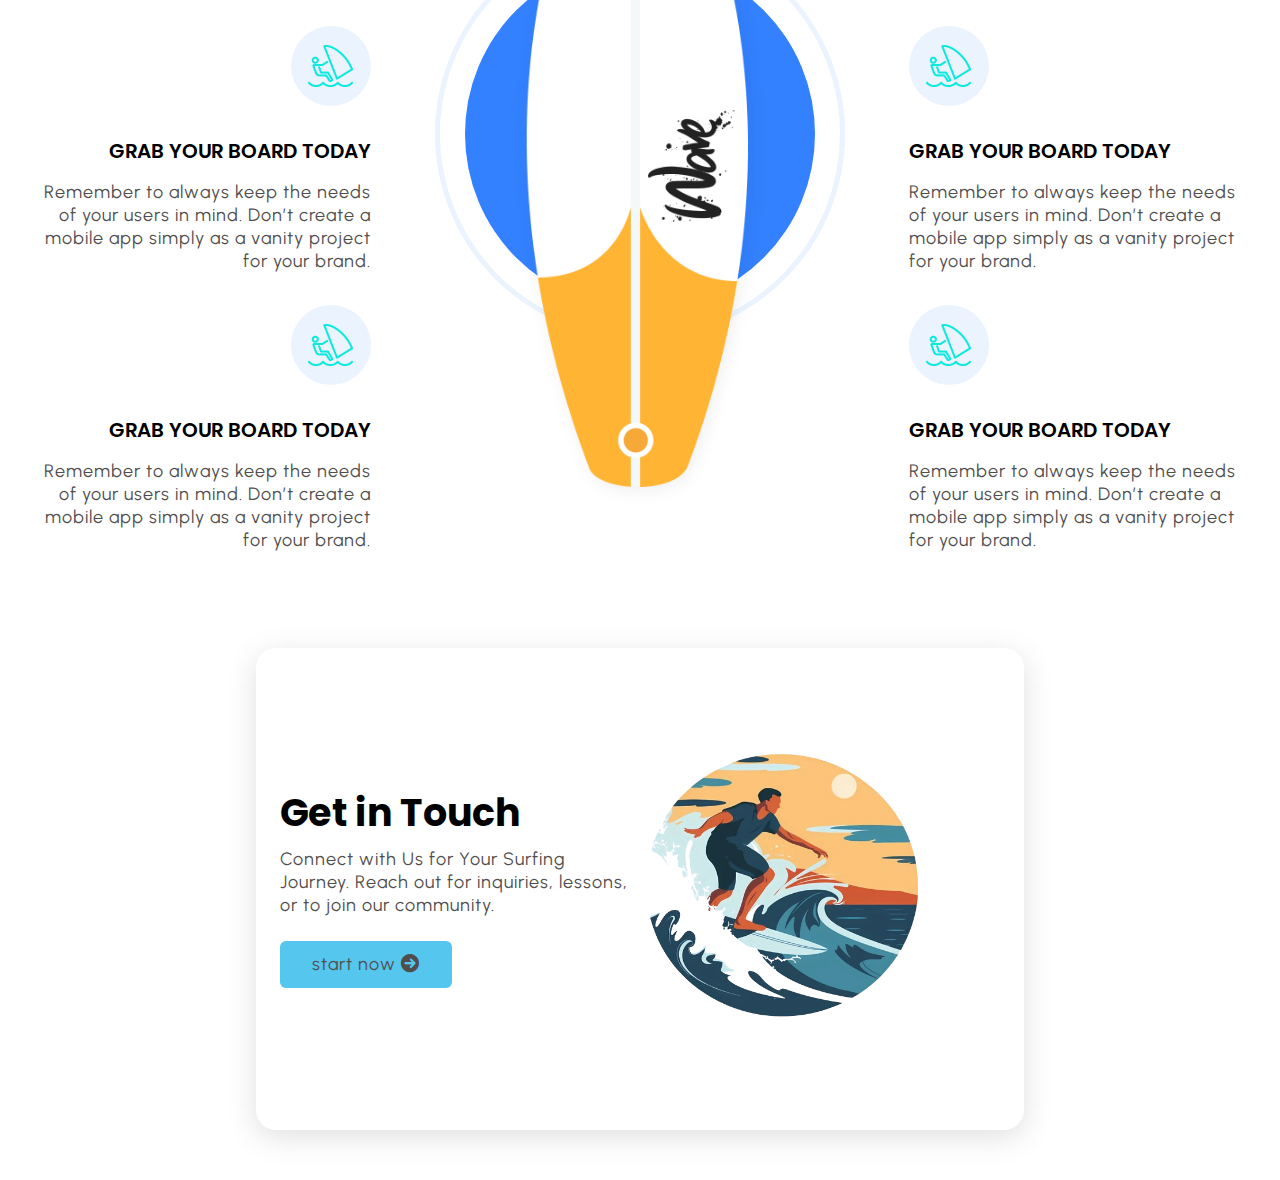
==== commit 89ca7baa: "CTA section working" ====
--- a/Index.html
+++ b/Index.html
@@ -6,6 +6,7 @@
     <meta name="viewport" content="width=device-width, initial-scale=1.0">
     <title>Wave Ride</title>
     <link rel="stylesheet" href="./Css/style.css">
+    <link rel="stylesheet" href="https://cdnjs.cloudflare.com/ajax/libs/font-awesome/6.0.0/css/all.min.css" integrity="sha512-9usAa10IRO0HhonpyAIVpjrylPvoDwiPUiKdWk5t3PyolY1cOd4DSE0Ga+ri4AuTroPR5aQvXU9xC6qOPnzFeg==" crossorigin="anonymous" referrerpolicy="no-referrer" />
 </head>
 
 <body>
@@ -300,10 +301,34 @@
 
     </section>
 
-
-
     <!-- ========== End Learn Section ========== -->
 
+
+
+    <!-- ========== Start contact-home Section ========== -->
+
+    <div class="section-contact-homepage" id="section-contact-homepage">
+        <div class="container grid grid-two--cols">
+            <div class="contact-content">
+                <h2 class="contact-title">Get in Touch
+                </h2>
+                <p>Connect with Us for Your Surfing Journey. Reach out for inquiries, lessons, or to join our community.
+                </p>
+                <div class="btn">
+                    <a href="#">
+                        start now <i class="fa-solid fa-circle-arrow-right"></i>
+                    </a>
+                </div>
+            </div>
+
+            <div class="contact-image"><img src="Images/hero4.png" alt=""></div>
+        </div>
+
+    </div>
+
+    <!-- ========== End contact-home Section ========== -->
+
+
 </body>
 
 </html>--- a/Css/style.css
+++ b/Css/style.css
@@ -393,7 +393,7 @@
     /* z-index: 0; */
     background-color: #3381ff;
     z-index: -1;
-   
+
 }
 
 .learn-center--div figure::after {
@@ -404,8 +404,8 @@
     border: 0.5rem solid var(--supporting-color);
 }
 
-.learn-center--div figure::before{
-    animation:circle 5s linear infinite;
+.learn-center--div figure::before {
+    animation: circle 5s linear infinite;
 }
 
 .learn-center--div img {
@@ -413,23 +413,71 @@
     height: auto;
 }
 
-@keyframes circle{
-        0% {
-          background-color: #b3d0ff;
-        }
-        25% {
-          background-color: #80b1ff;
-        }
-        50% {
-          background-color: #4d91ff;
-        }
-        75% {
-          background-color: #99c0ff;
-        }
-        100% {
-          background-color: #3381ff;
-        }
-      
-}
-
-/***** End Learn Section *****/+@keyframes circle {
+    0% {
+        background-color: #b3d0ff;
+    }
+
+    25% {
+        background-color: #80b1ff;
+    }
+
+    50% {
+        background-color: #4d91ff;
+    }
+
+    75% {
+        background-color: #99c0ff;
+    }
+
+    100% {
+        background-color: #3381ff;
+    }
+
+}
+
+/***** End Learn Section *****/
+
+
+
+/***** contact-home Section *****/
+
+
+
+.section-contact-homepage {
+    width: 60%;
+    min-height: 30rem;
+    margin: 0 auto;
+    box-shadow: var(--btn-box-shadow);
+    margin-bottom: 5rem;
+    border-radius: 02rem;
+
+    & .grid{
+        align-items: center;
+       
+    }
+}
+
+.contact-title{
+    font-size: 3.8rem;
+    line-height: 1.2;
+}
+
+.contact-content p{
+    margin: 1.2rem 0 2.4rem 0;
+}
+
+.section-contact-homepage img {
+    width: 80%;
+    height: auto;
+    aspect-ratio: 2/2;
+    object-fit: cover;
+}
+
+
+
+
+
+
+
+/***** End contact-home Section *****/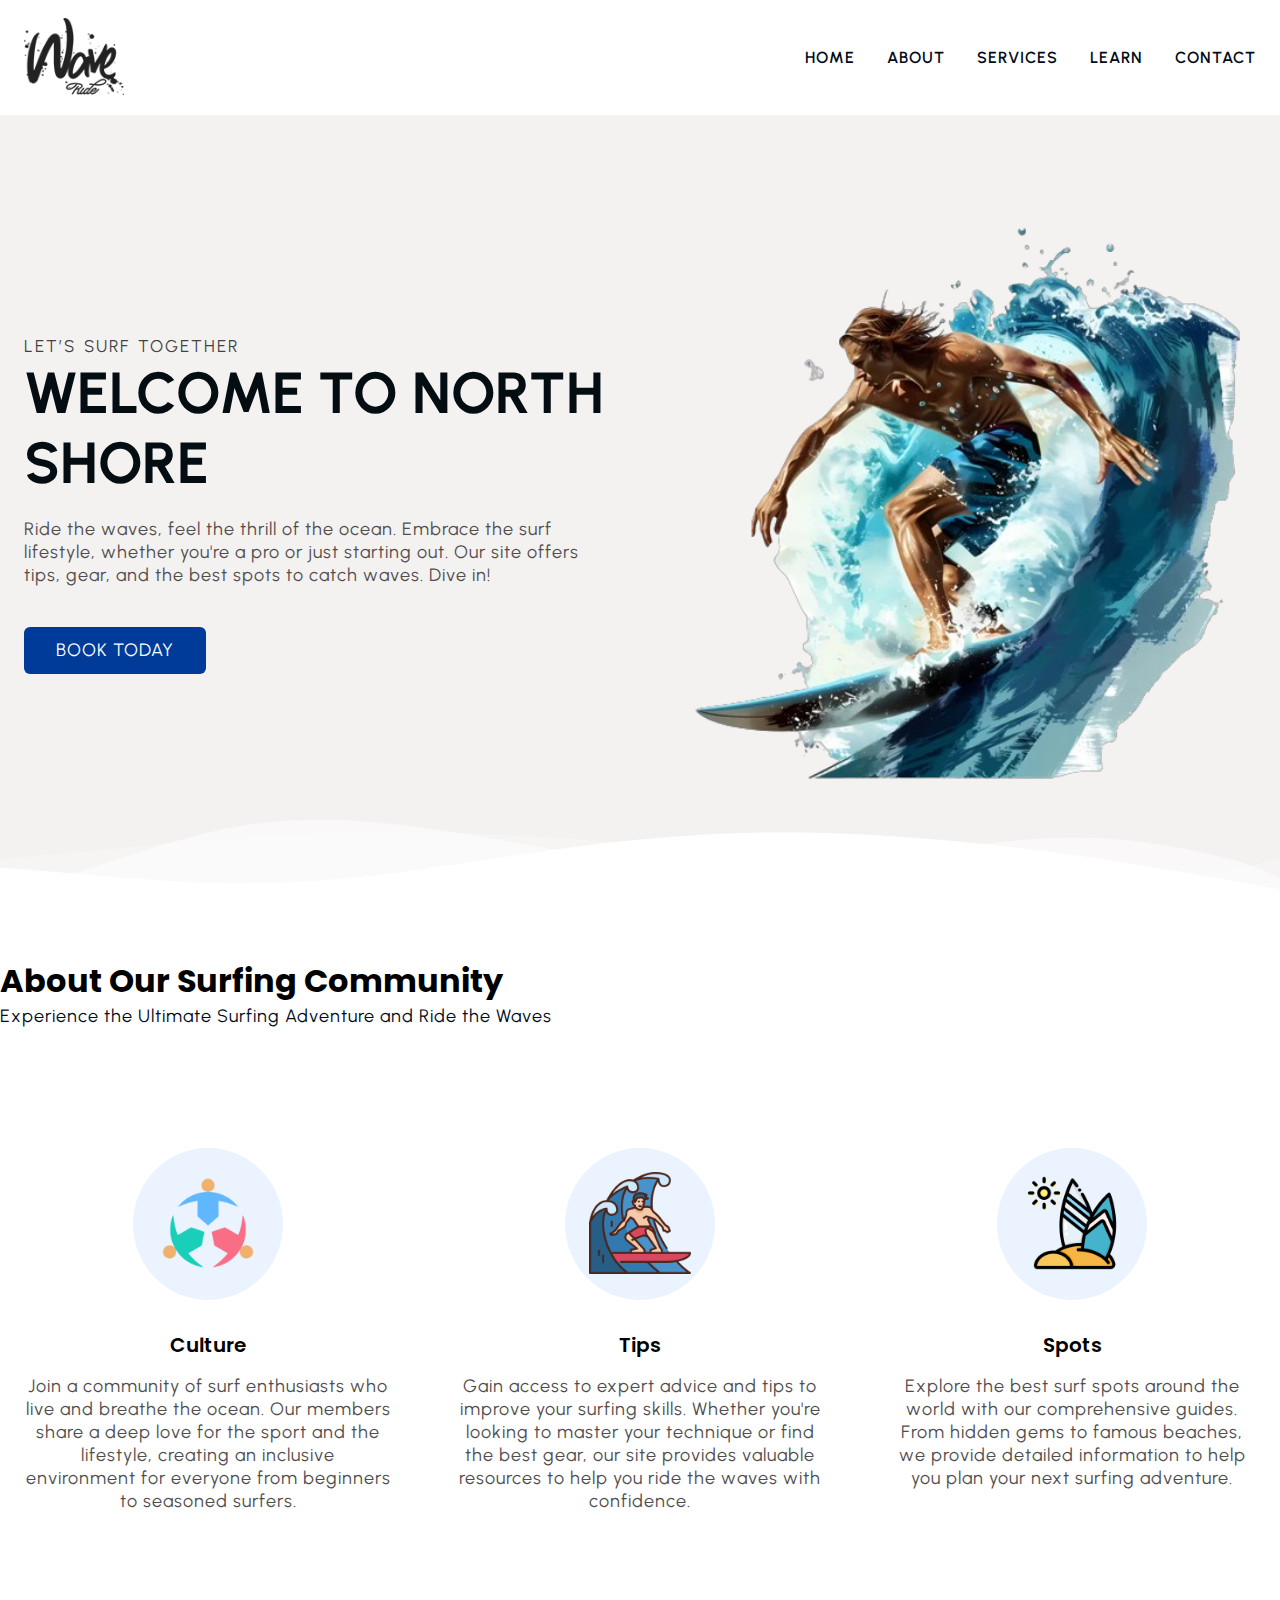
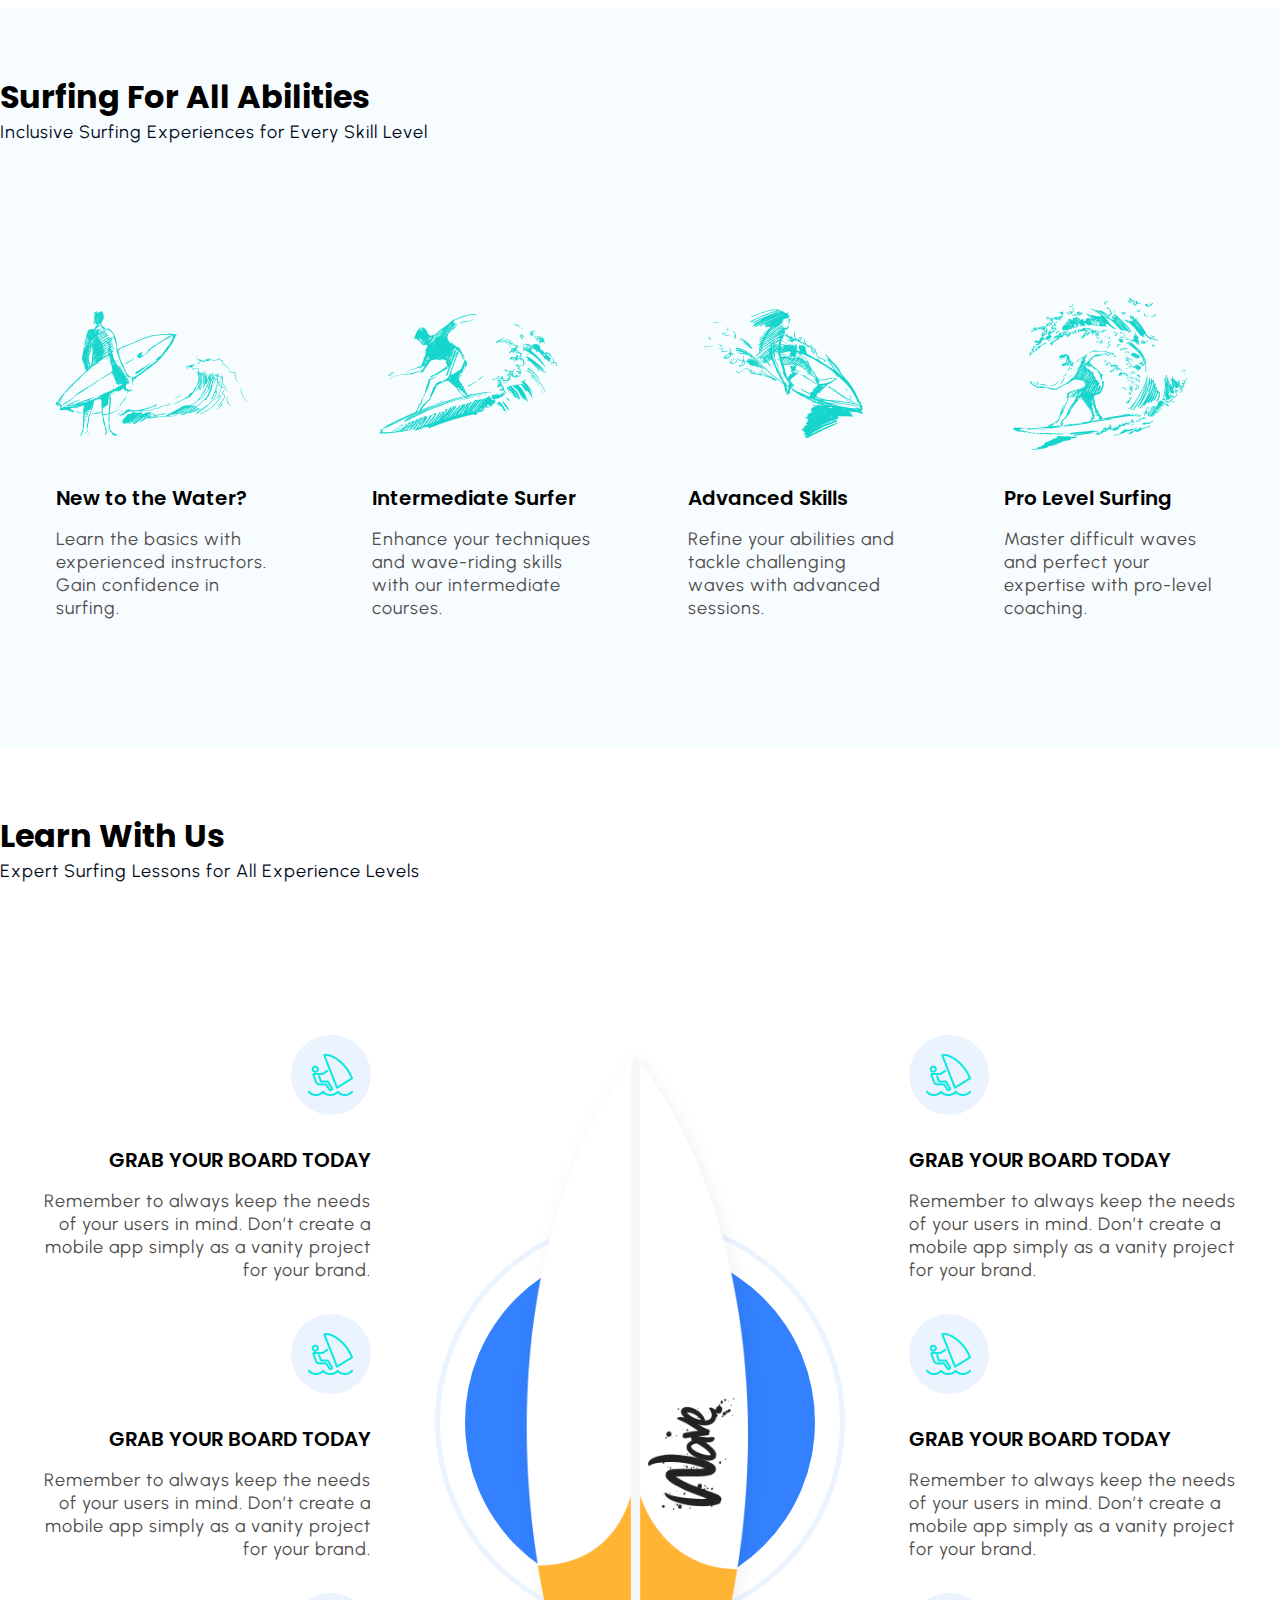
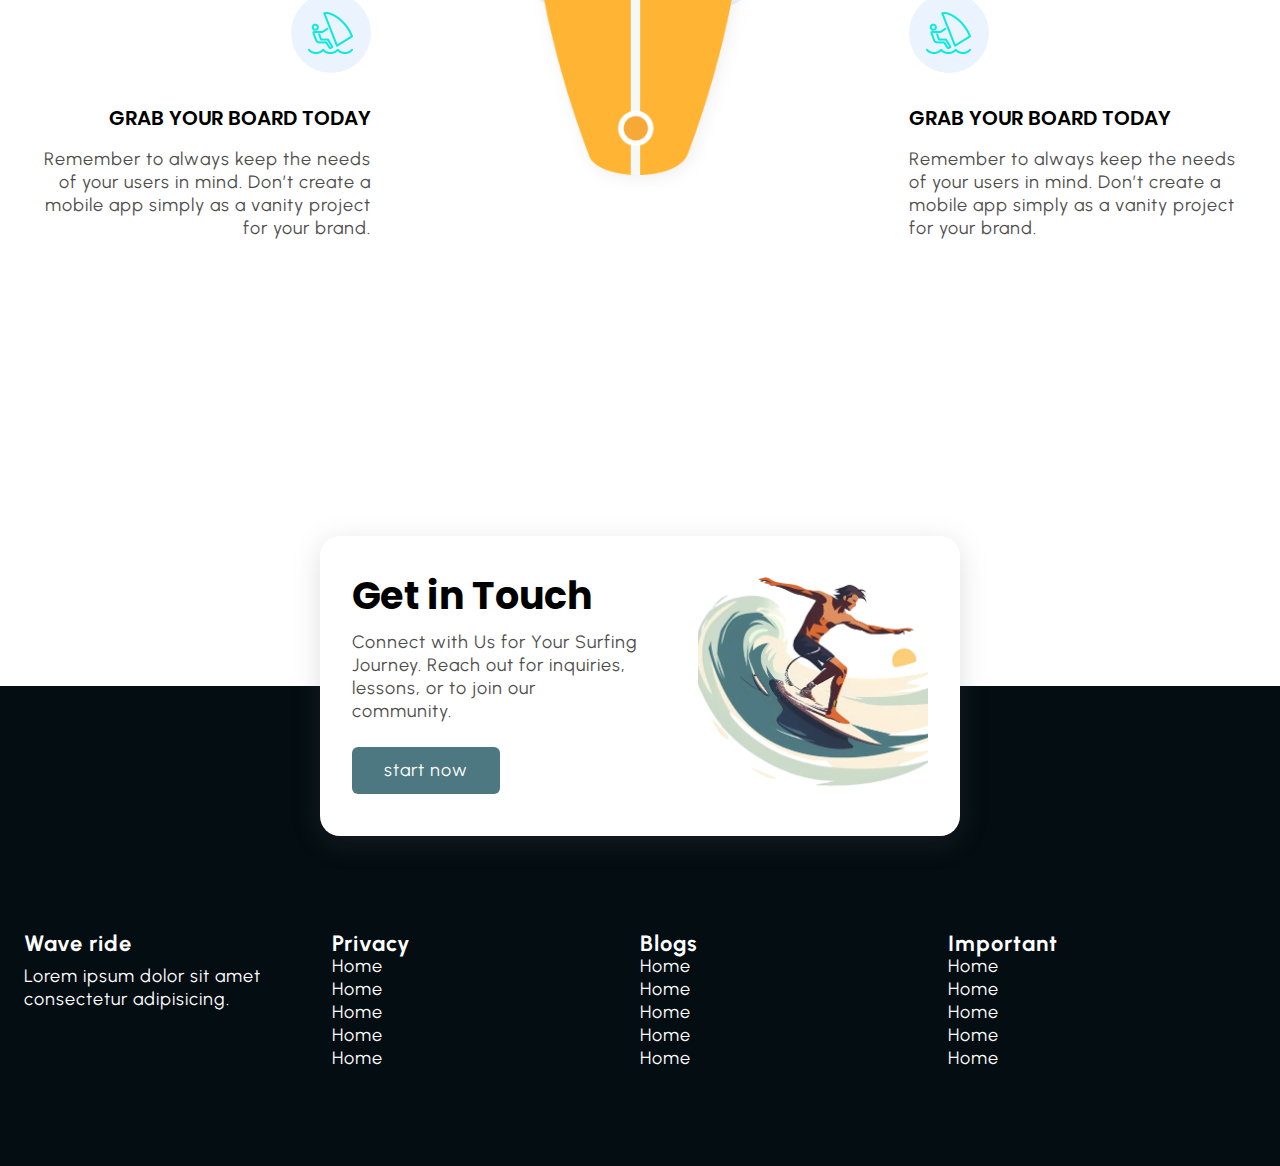
==== commit 9279e76b: "CTA section done footer 20% left" ====
--- a/Index.html
+++ b/Index.html
@@ -6,7 +6,9 @@
     <meta name="viewport" content="width=device-width, initial-scale=1.0">
     <title>Wave Ride</title>
     <link rel="stylesheet" href="./Css/style.css">
-    <link rel="stylesheet" href="https://cdnjs.cloudflare.com/ajax/libs/font-awesome/6.0.0/css/all.min.css" integrity="sha512-9usAa10IRO0HhonpyAIVpjrylPvoDwiPUiKdWk5t3PyolY1cOd4DSE0Ga+ri4AuTroPR5aQvXU9xC6qOPnzFeg==" crossorigin="anonymous" referrerpolicy="no-referrer" />
+    <link rel="stylesheet" href="https://cdnjs.cloudflare.com/ajax/libs/font-awesome/6.5.2/css/all.min.css"
+        integrity="sha512-SnH5WK+bZxgPHs44uWIX+LLJAJ9/2PkPKZ5QiAj6Ta86w+fsb2TkcmfRyVX3pBnMFcV7oQPJkl9QevSCWr3W6A=="
+        crossorigin="anonymous" referrerpolicy="no-referrer" />
 </head>
 
 <body>
@@ -321,7 +323,7 @@
                 </div>
             </div>
 
-            <div class="contact-image"><img src="Images/hero4.png" alt=""></div>
+            <div class="contact-image"><img src="Images/hero6.png" alt=""></div>
         </div>
 
     </div>
@@ -329,6 +331,91 @@
     <!-- ========== End contact-home Section ========== -->
 
 
+    <!-- ========== Start footer Section ========== -->
+
+    <footer>
+
+
+        <div class="container grid grid-four--cols">
+
+
+            <div class="footer-1--div">
+                <div class="logo-brand">
+                    <a href="Index.html" class="footer-subheading"> Wave ride </a>
+                    <p>Lorem ipsum dolor sit amet consectetur adipisicing.</p>
+                </div>
+
+                <div class="social-footer--icons">
+                    <a href="#">
+                        <i class="fa-brands fa-linkedin-in"></i>
+                    </a>
+
+                    <a href="#">
+                        <i class="fa-brands fa-x-twitter"></i>
+                    </a>
+
+                    <a href="#">
+                        <i class="fa-brands fa-github"></i>
+                    </a>
+                </div>
+
+            </div>
+
+
+            <div class="footer-2--div">
+                <p class="footer-subheading"> Privacy</p>
+                <ul>
+                    <li><a href="/" class="nav-link"> Home</a></li>
+                    <li><a href="/" class="nav-link"> Home</a></li>
+                    <li><a href="/" class="nav-link"> Home</a></li>
+                    <li><a href="/" class="nav-link"> Home</a></li>
+                    <li><a href="/" class="nav-link"> Home</a></li>
+                </ul>
+
+
+            </div>
+
+            <div class="footer-3--div">
+                <p class="footer-subheading"> Blogs </p>
+                <ul>
+                    <li><a href="/" class="nav-link"> Home</a></li>
+                    <li><a href="/" class="nav-link"> Home</a></li>
+                    <li><a href="/" class="nav-link"> Home</a></li>
+                    <li><a href="/" class="nav-link"> Home</a></li>
+                    <li><a href="/" class="nav-link"> Home</a></li>
+                </ul>
+
+
+            </div>
+
+            <div class="footer-4--div">
+                <p class="footer-subheading"> Important </p>
+                <ul>
+                    <li><a href="/" class="nav-link"> Home</a></li>
+                    <li><a href="/" class="nav-link"> Home</a></li>
+                    <li><a href="/" class="nav-link"> Home</a></li>
+                    <li><a href="/" class="nav-link"> Home</a></li>
+                    <li><a href="/" class="nav-link"> Home</a></li>
+                </ul>
+
+
+            </div>
+
+
+
+
+
+
+
+        </div>
+
+
+
+    </footer>
+
+    <!-- ========== End footer Section ========== -->
+
+
 </body>
 
 </html>--- a/Css/style.css
+++ b/Css/style.css
@@ -60,7 +60,7 @@
     --hero-heading-color: #003b99;
     --white-color: #ffffff;
     --para-color: #504e4d;
-    --bnt-hover-bg-color: #47acd1;
+    --bnt-hover-bg-color: #1050b7;
     --btn-box-shadow: rgba(100, 100, 111, 0.2) 0px 7px 29px 0px;
     --footer-bg-color: #040d12;
 }
@@ -76,6 +76,13 @@
     padding: 9.6rem 2.4rem;
 }
 
+.section-learn .container:first-child{
+    padding: 6.4rem 0 2.4rem 0;
+}
+.section-about  .container:first-child,
+.section-services  .container:first-child{   
+    padding: 6.4rem 0 2.4rem 0;
+}
 
 .grid {
     display: grid;
@@ -99,7 +106,7 @@
 
 .btn {
     padding: 1.2rem 3.2rem;
-    background-color: var(--main-color);
+    background-color: var(--hero-heading-color);
     display: inline-block;
     color: var(--white-color);
     border-radius: .6rem;
@@ -316,6 +323,10 @@
 
 
 /***** services Section *****/
+
+.section-services{
+    background-color: var(--bg-color);
+}
 .section-services .service-div {
     /* text-align: center; */
     padding: 3.2rem;
@@ -445,17 +456,25 @@
 
 
 .section-contact-homepage {
-    width: 60%;
+    width: 50%;
     min-height: 30rem;
     margin: 0 auto;
     box-shadow: var(--btn-box-shadow);
     margin-bottom: 5rem;
     border-radius: 02rem;
+    padding: 0 3.2rem;
+    position: relative;
+    bottom: -20rem;
+    background-color: var(--white-color);
 
     & .grid{
-        align-items: center;
-       
-    }
+        align-items: center;   
+    }
+}
+
+.section-contact-homepage .container{
+    padding: 3.2rem 0;
+    margin:auto;
 }
 
 .contact-title{
@@ -465,6 +484,11 @@
 
 .contact-content p{
     margin: 1.2rem 0 2.4rem 0;
+}
+
+.contact-image{
+    display: flex;
+    justify-content: end;
 }
 
 .section-contact-homepage img {
@@ -475,9 +499,51 @@
 }
 
 
-
-
-
-
-
-/***** End contact-home Section *****/+.section-contact-homepage a{
+    color:var(--white-color);
+}
+
+.section-contact-homepage .btn{
+    background-color: #4d7881;
+}
+/* .section-contact-homepage .btn .fa-solid{
+    color: #fece79;
+    background-color: var(--);
+} */
+.section-contact-homepage .btn:hover{
+    background-color: #2e3e57;
+}
+
+
+/***** End contact-home Section *****/
+
+
+
+
+
+
+
+
+/***** footer Section *****/  
+footer{
+    background-color: var(--footer-bg-color);
+    padding-top:15rem;
+}
+
+
+
+footer *{
+    color: var(--white-color);
+}
+
+
+.footer-subheading{
+    font-size: 2.2rem;
+    font-weight: 700;
+}
+
+.footer-1--div p{
+margin: 1rem 0 3rem 0;
+}
+
+/***** End footer Section *****/
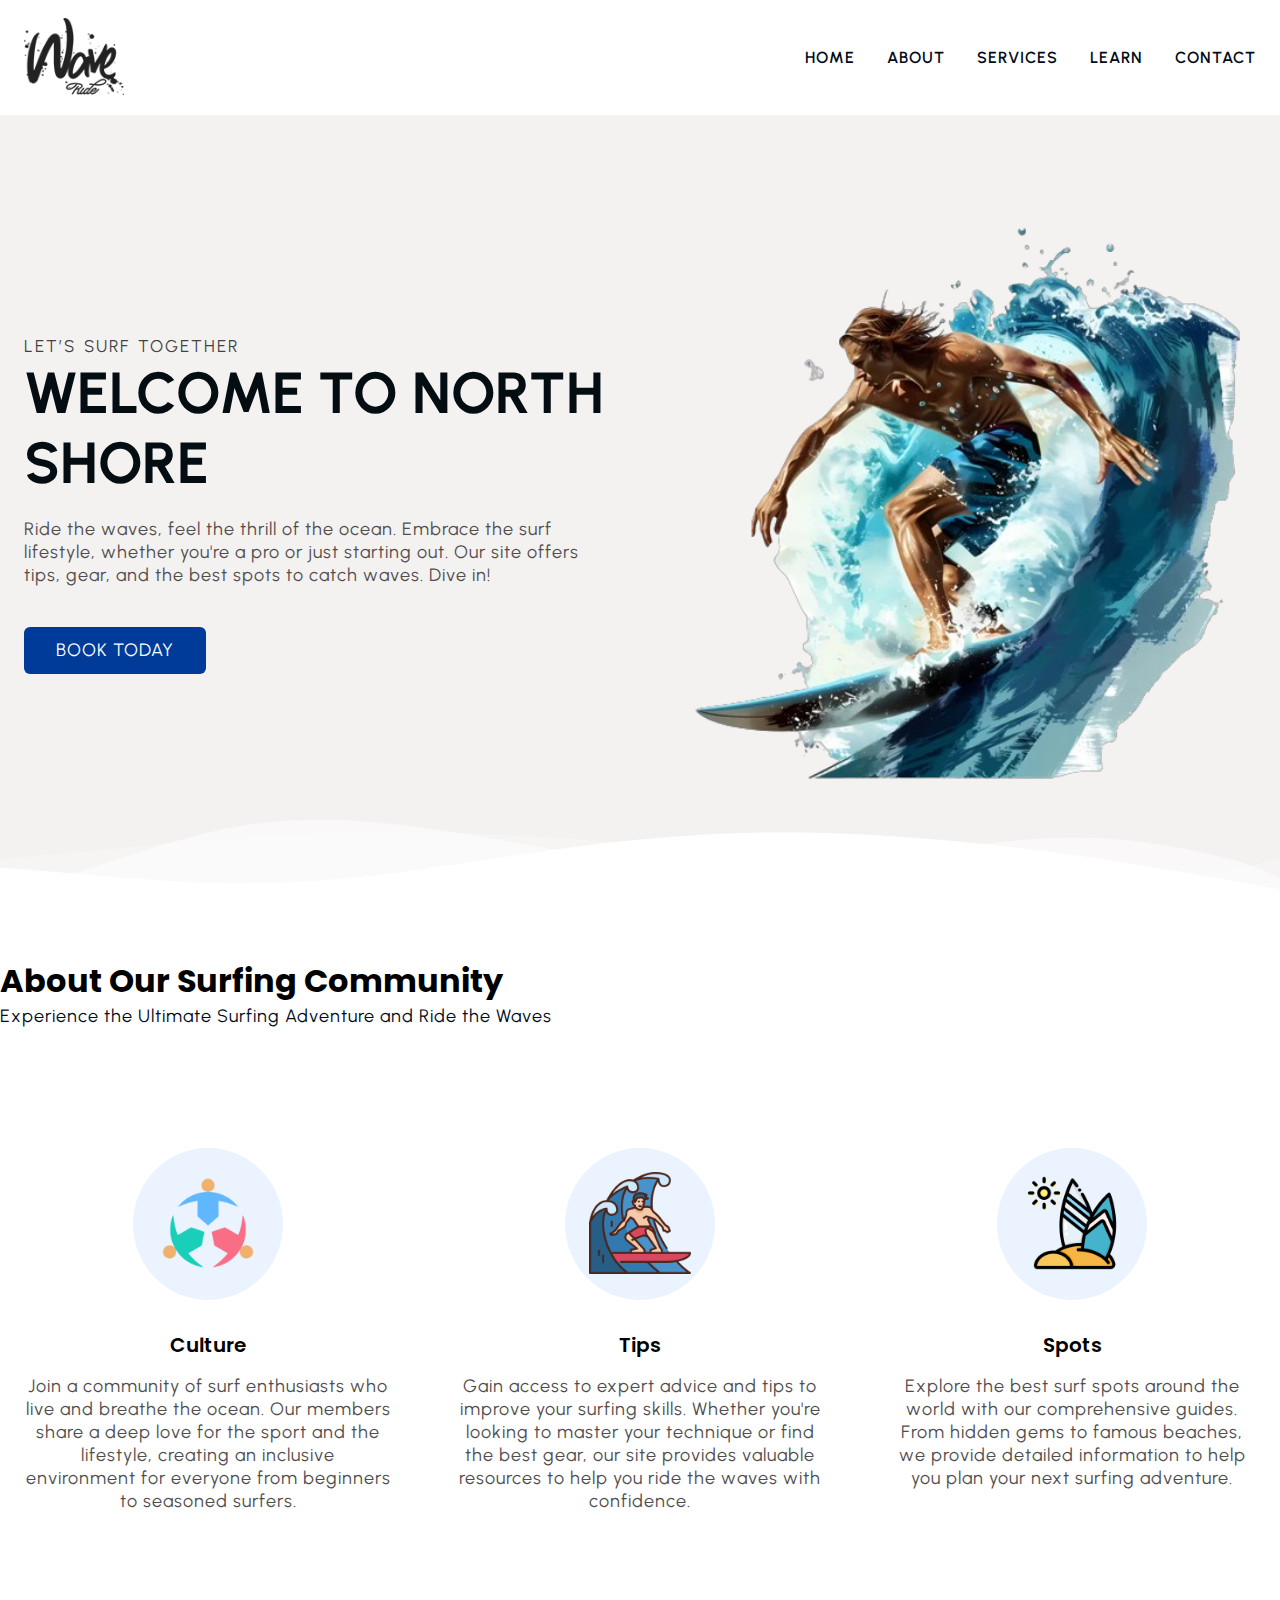
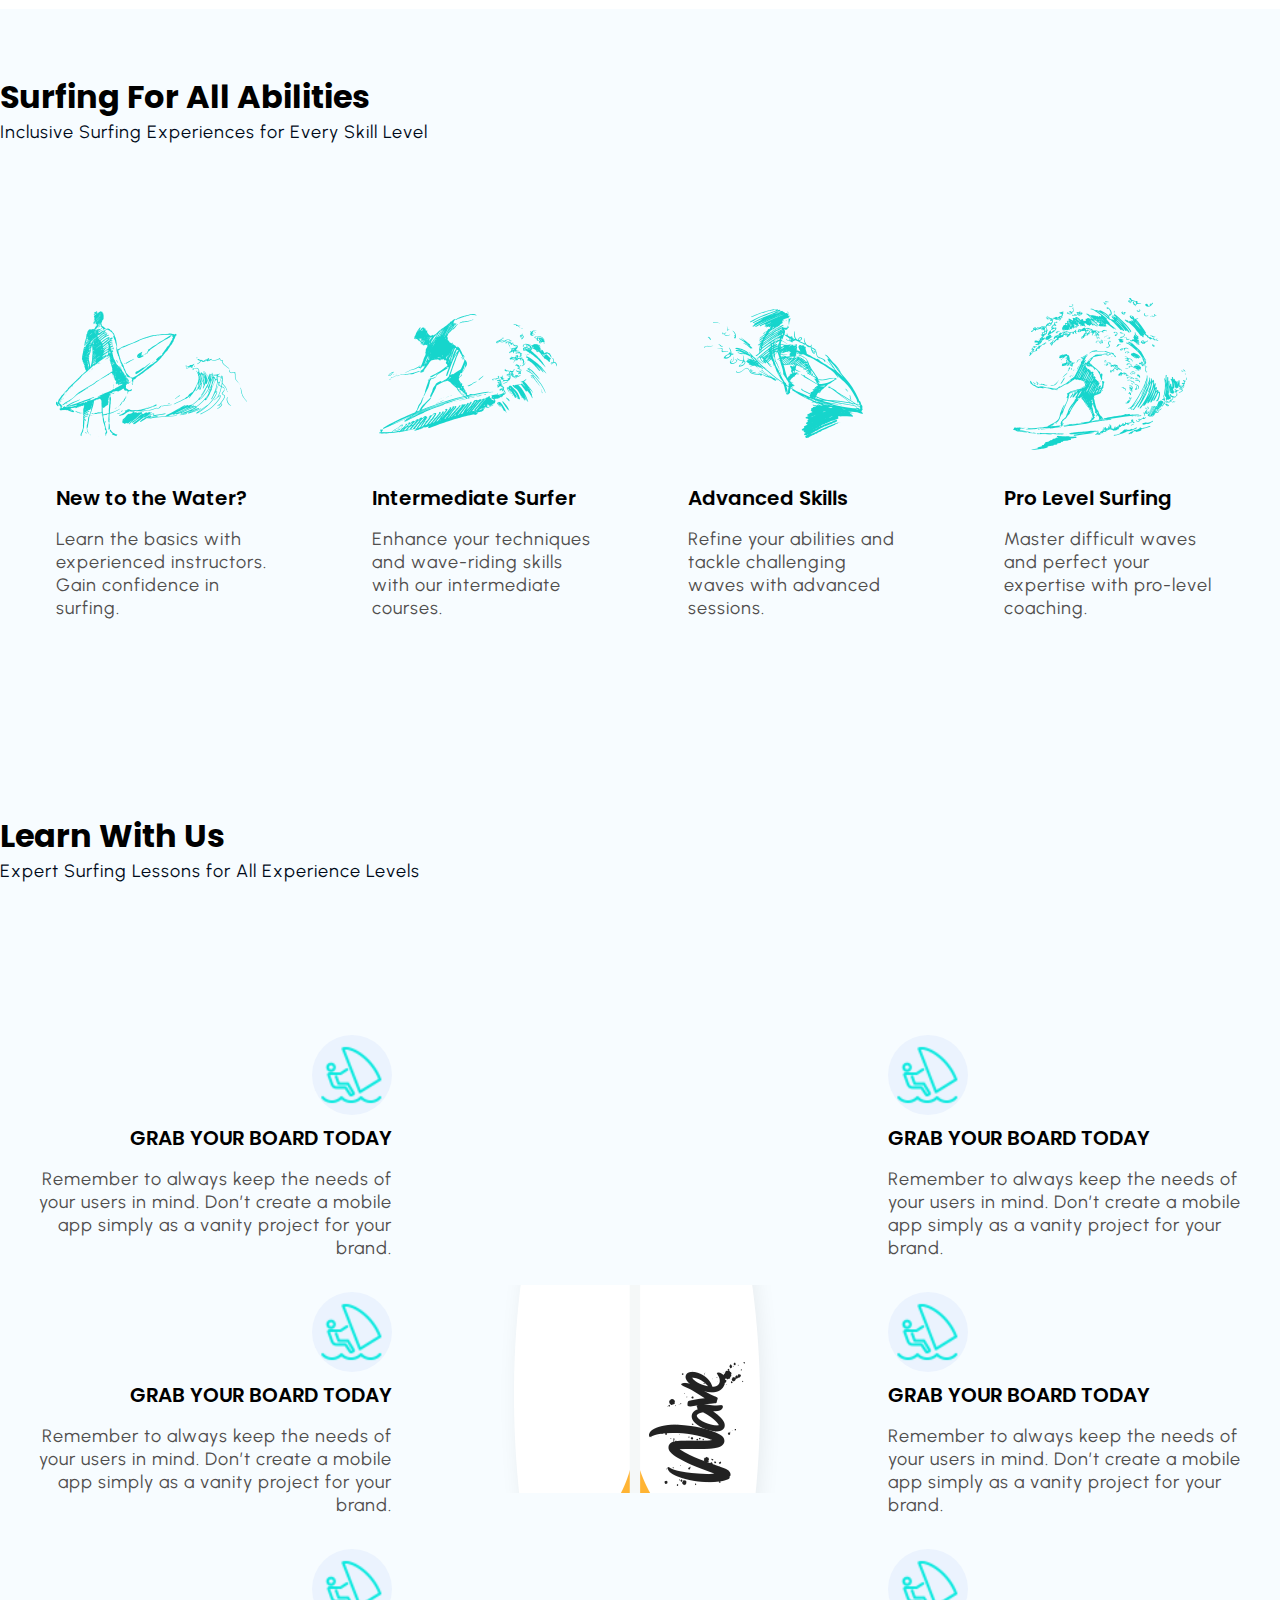
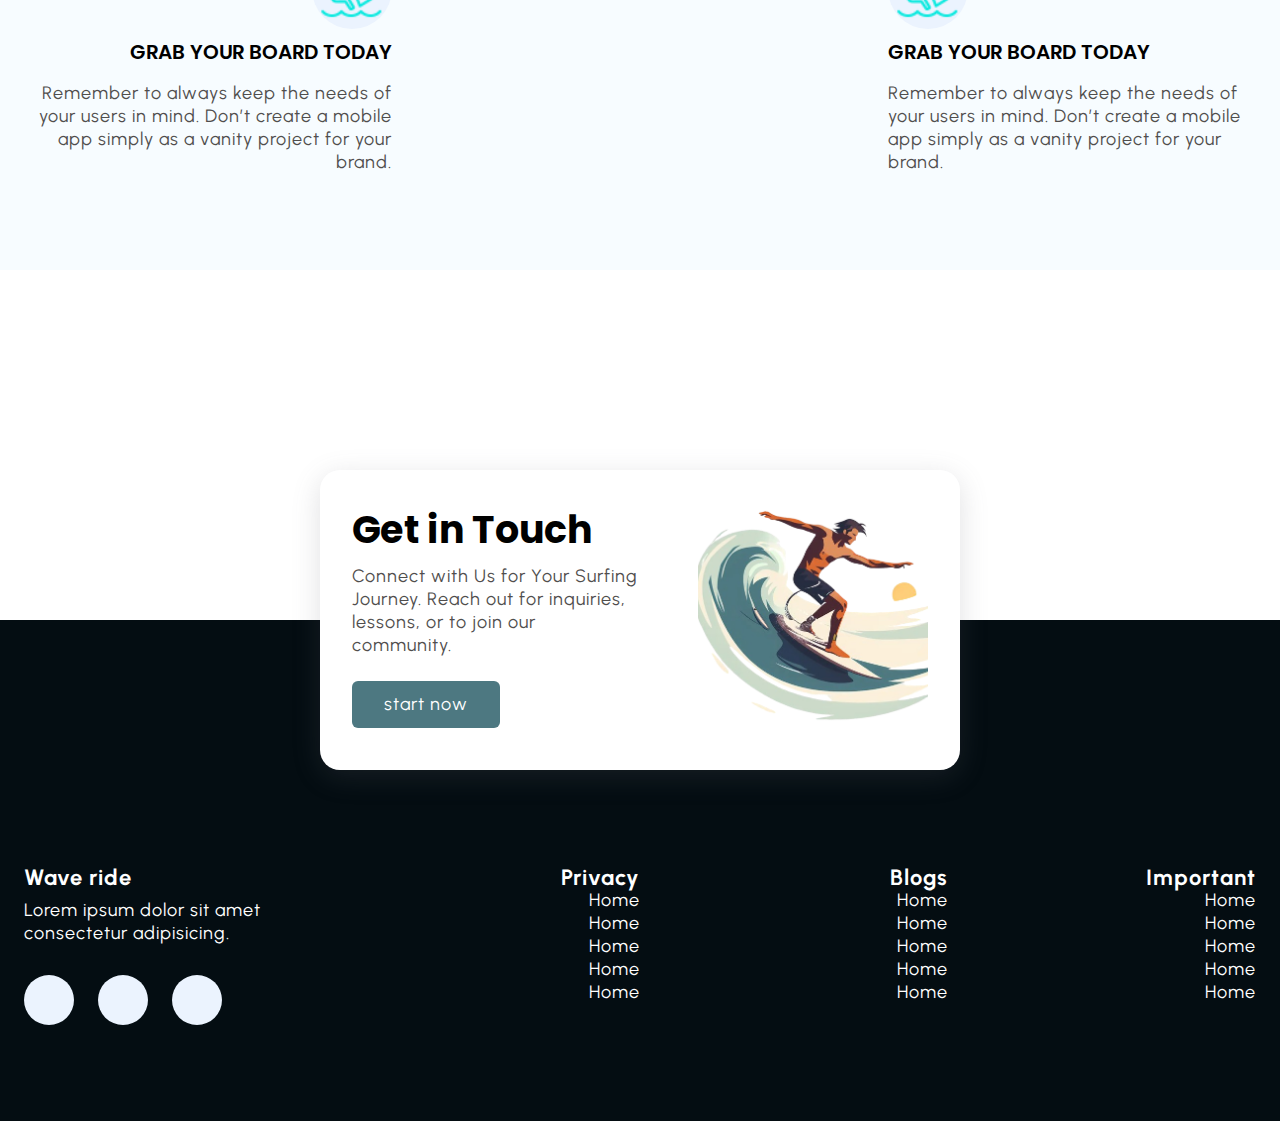
==== commit d799d321: "About, services, contact page completed and learn page blog section cards created" ====
--- a/Index.html
+++ b/Index.html
@@ -25,7 +25,7 @@
             <nav class="navbar">
                 <ul>
                     <li class="nav-item"><a href="/" class="nav-link"> Home</a></li>
-                    <li class="nav-item"><a href="/" class="nav-link"> About</a></li>
+                    <li class="nav-item"><a href="About.html" class="nav-link"> About</a></li>
                     <li class="nav-item"><a href="/" class="nav-link"> Services</a></li>
                     <li class="nav-item"><a href="/" class="nav-link"> Learn</a></li>
                     <li class="nav-item"><a href="/" class="nav-link"> Contact</a></li>
--- a/Css/style.css
+++ b/Css/style.css
@@ -76,11 +76,12 @@
     padding: 9.6rem 2.4rem;
 }
 
-.section-learn .container:first-child{
+.section-learn .container:first-child {
     padding: 6.4rem 0 2.4rem 0;
 }
-.section-about  .container:first-child,
-.section-services  .container:first-child{   
+
+.section-about .container:first-child,
+.section-services .container:first-child {
     padding: 6.4rem 0 2.4rem 0;
 }
 
@@ -324,9 +325,10 @@
 
 /***** services Section *****/
 
-.section-services{
+.section-services {
     background-color: var(--bg-color);
 }
+
 .section-services .service-div {
     /* text-align: center; */
     padding: 3.2rem;
@@ -467,26 +469,26 @@
     bottom: -20rem;
     background-color: var(--white-color);
 
-    & .grid{
-        align-items: center;   
-    }
-}
-
-.section-contact-homepage .container{
+    & .grid {
+        align-items: center;
+    }
+}
+
+.section-contact-homepage .container {
     padding: 3.2rem 0;
-    margin:auto;
-}
-
-.contact-title{
+    margin: auto;
+}
+
+.contact-title {
     font-size: 3.8rem;
     line-height: 1.2;
 }
 
-.contact-content p{
+.contact-content p {
     margin: 1.2rem 0 2.4rem 0;
 }
 
-.contact-image{
+.contact-image {
     display: flex;
     justify-content: end;
 }
@@ -499,18 +501,19 @@
 }
 
 
-.section-contact-homepage a{
-    color:var(--white-color);
-}
-
-.section-contact-homepage .btn{
+.section-contact-homepage a {
+    color: var(--white-color);
+}
+
+.section-contact-homepage .btn {
     background-color: #4d7881;
 }
+
 /* .section-contact-homepage .btn .fa-solid{
     color: #fece79;
     background-color: var(--);
 } */
-.section-contact-homepage .btn:hover{
+.section-contact-homepage .btn:hover {
     background-color: #2e3e57;
 }
 
@@ -524,26 +527,118 @@
 
 
 
-/***** footer Section *****/  
-footer{
+/***** footer Section *****/
+footer {
     background-color: var(--footer-bg-color);
-    padding-top:15rem;
-}
-
-
-
-footer *{
+    padding-top: 15rem;
+}
+
+footer .grid {
+    text-align: right;
+}
+
+footer * {
     color: var(--white-color);
 }
 
 
-.footer-subheading{
+.footer-subheading {
     font-size: 2.2rem;
     font-weight: 700;
 }
 
-.footer-1--div p{
-margin: 1rem 0 3rem 0;
+.footer-1--div p {
+    margin: 1rem 0 3rem 0;
+}
+
+
+.footer-1--div {
+    text-align: left;
+
+    & .social-footer--icons {
+        display: flex;
+        gap: 2.4rem;
+
+
+
+        & .fa-brands {
+            width: 5rem;
+            aspect-ratio: 1;
+            background-color: var(--supporting-color);
+            color: var(--bnt-hover-bg-color);
+            border-radius: 50%;
+            display: flex;
+            justify-content: center;
+            align-items: center;
+            transition: all 0.3s linear;
+
+            &:hover {
+                color: var(--supporting-color);
+                background-color: var(--bnt-hover-bg-color);
+                rotate: 360deg;
+            }
+        }
+    }
 }
 
 /***** End footer Section *****/
+
+
+
+
+
+
+/***** learn page Section *****/
+
+.section-learn {
+
+    & .grid {
+        gap: 6.4rem;
+    }
+
+    & .learn {
+        box-shadow: var(--btn-box-shadow);
+        transition: scale 0.3s linear;
+
+        &:hover {
+            scale: 1.1;
+        }
+
+        & .learn-content {
+            padding: 1.4rem 2.4rem 2.4rem;
+        }
+    }
+
+    background-color: var(--bg-color);
+
+    & img {
+        width: 100%;
+        aspect-ratio: 4/3;
+        object-fit: cover;
+        height: auto;
+    }
+
+    & .learn-date {
+        display: flex;
+        justify-content: space-between;
+        margin-top: 1.6rem;
+        font-size: 1.4rem;
+
+        & .fa-solid {
+            width: 3rem;
+            aspect-ratio: 1;
+            background-color: var(--bg-color);
+            color: var(--bnt-hover-bg-color);
+            border-radius: 50%;
+            padding: 0;
+        }
+    }
+
+    & .section-common--title {
+        margin-top: 0.8rem;
+        /* font-size: 1.9rem; */
+    }
+}
+
+
+/***** End learn page Section *****/